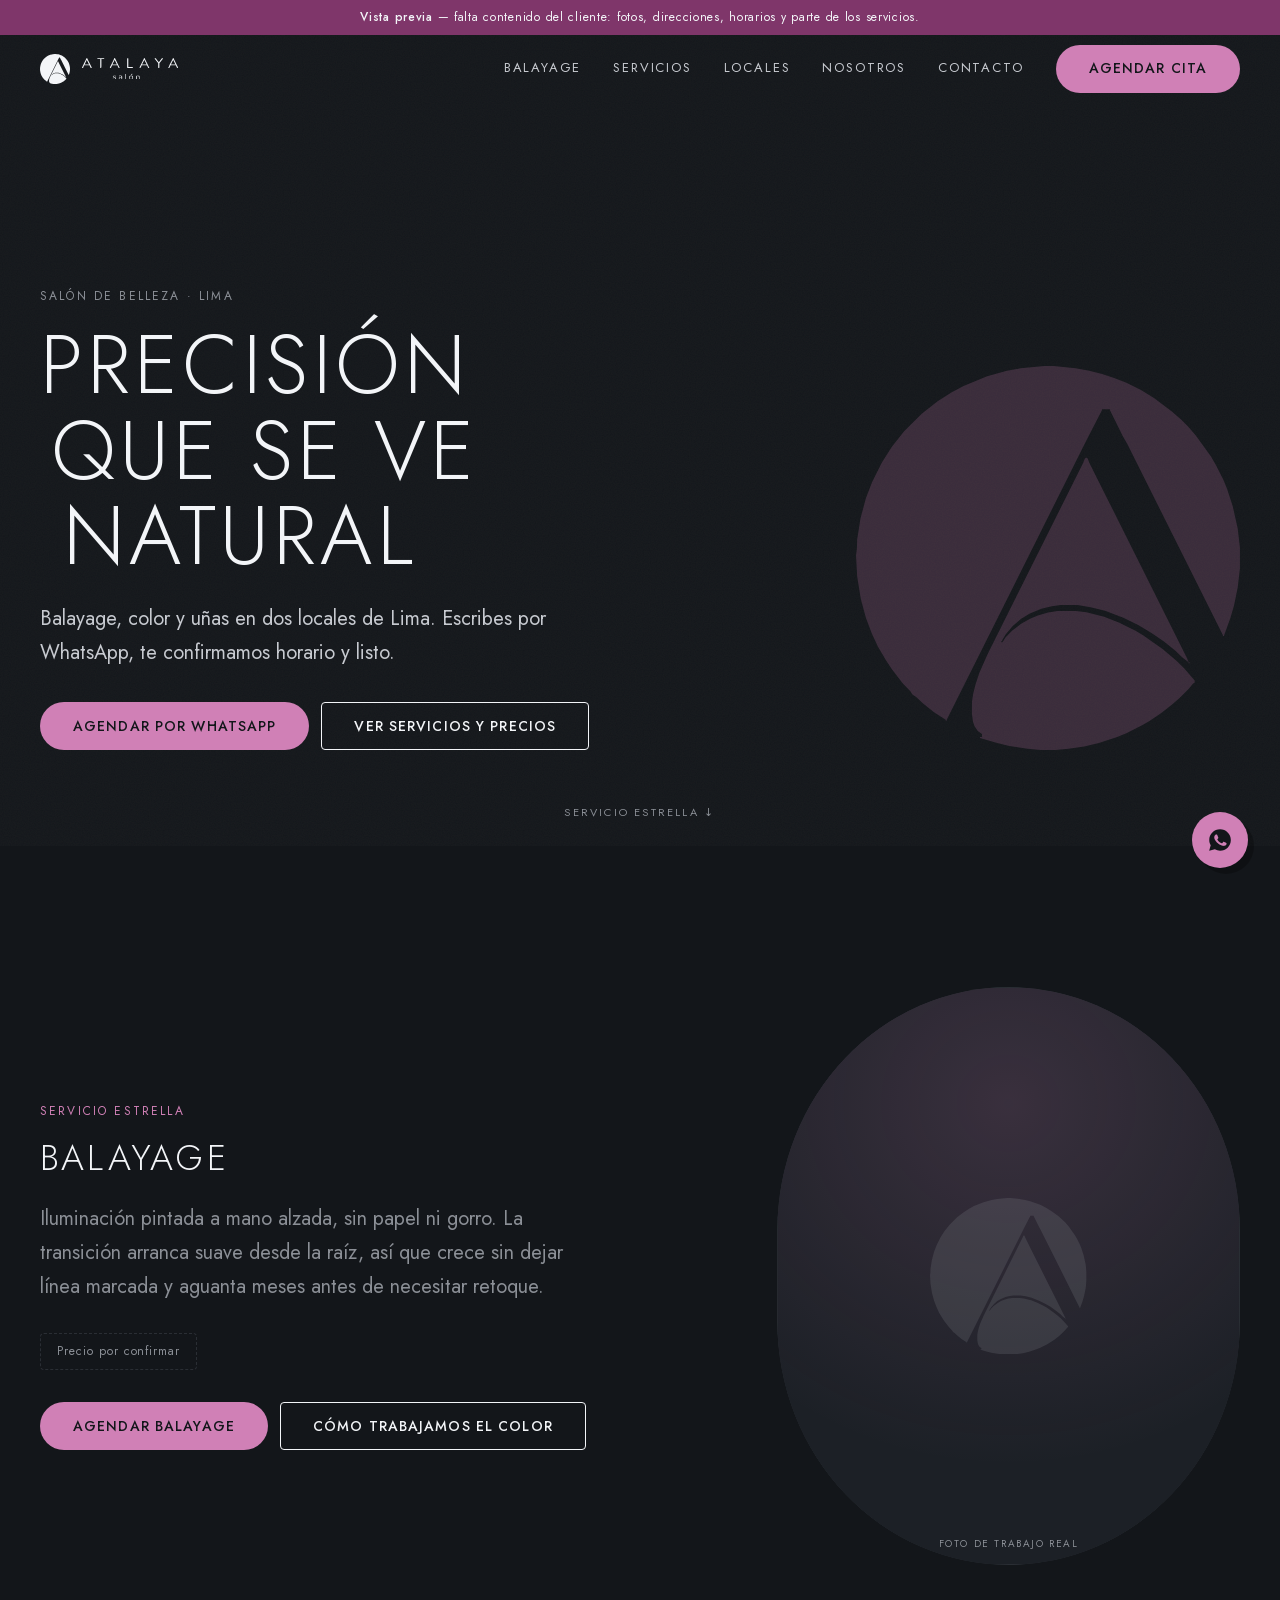
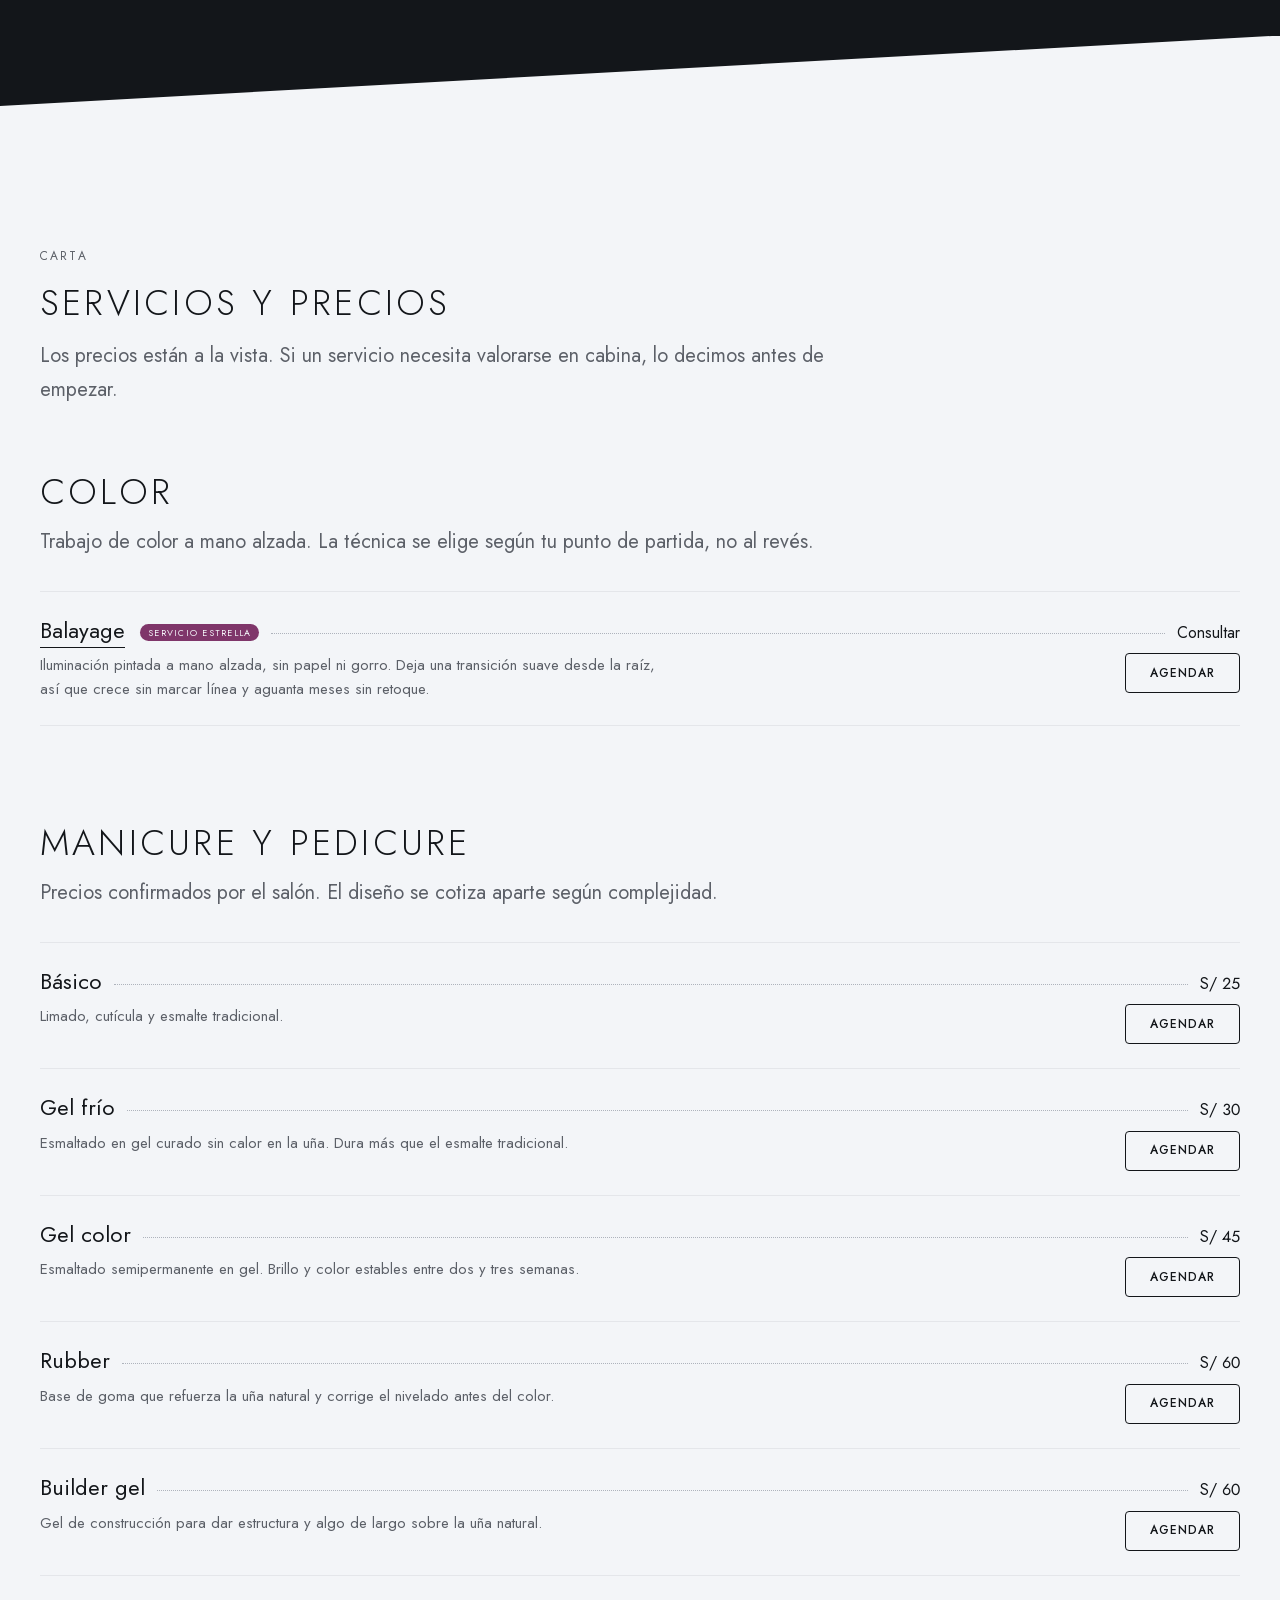
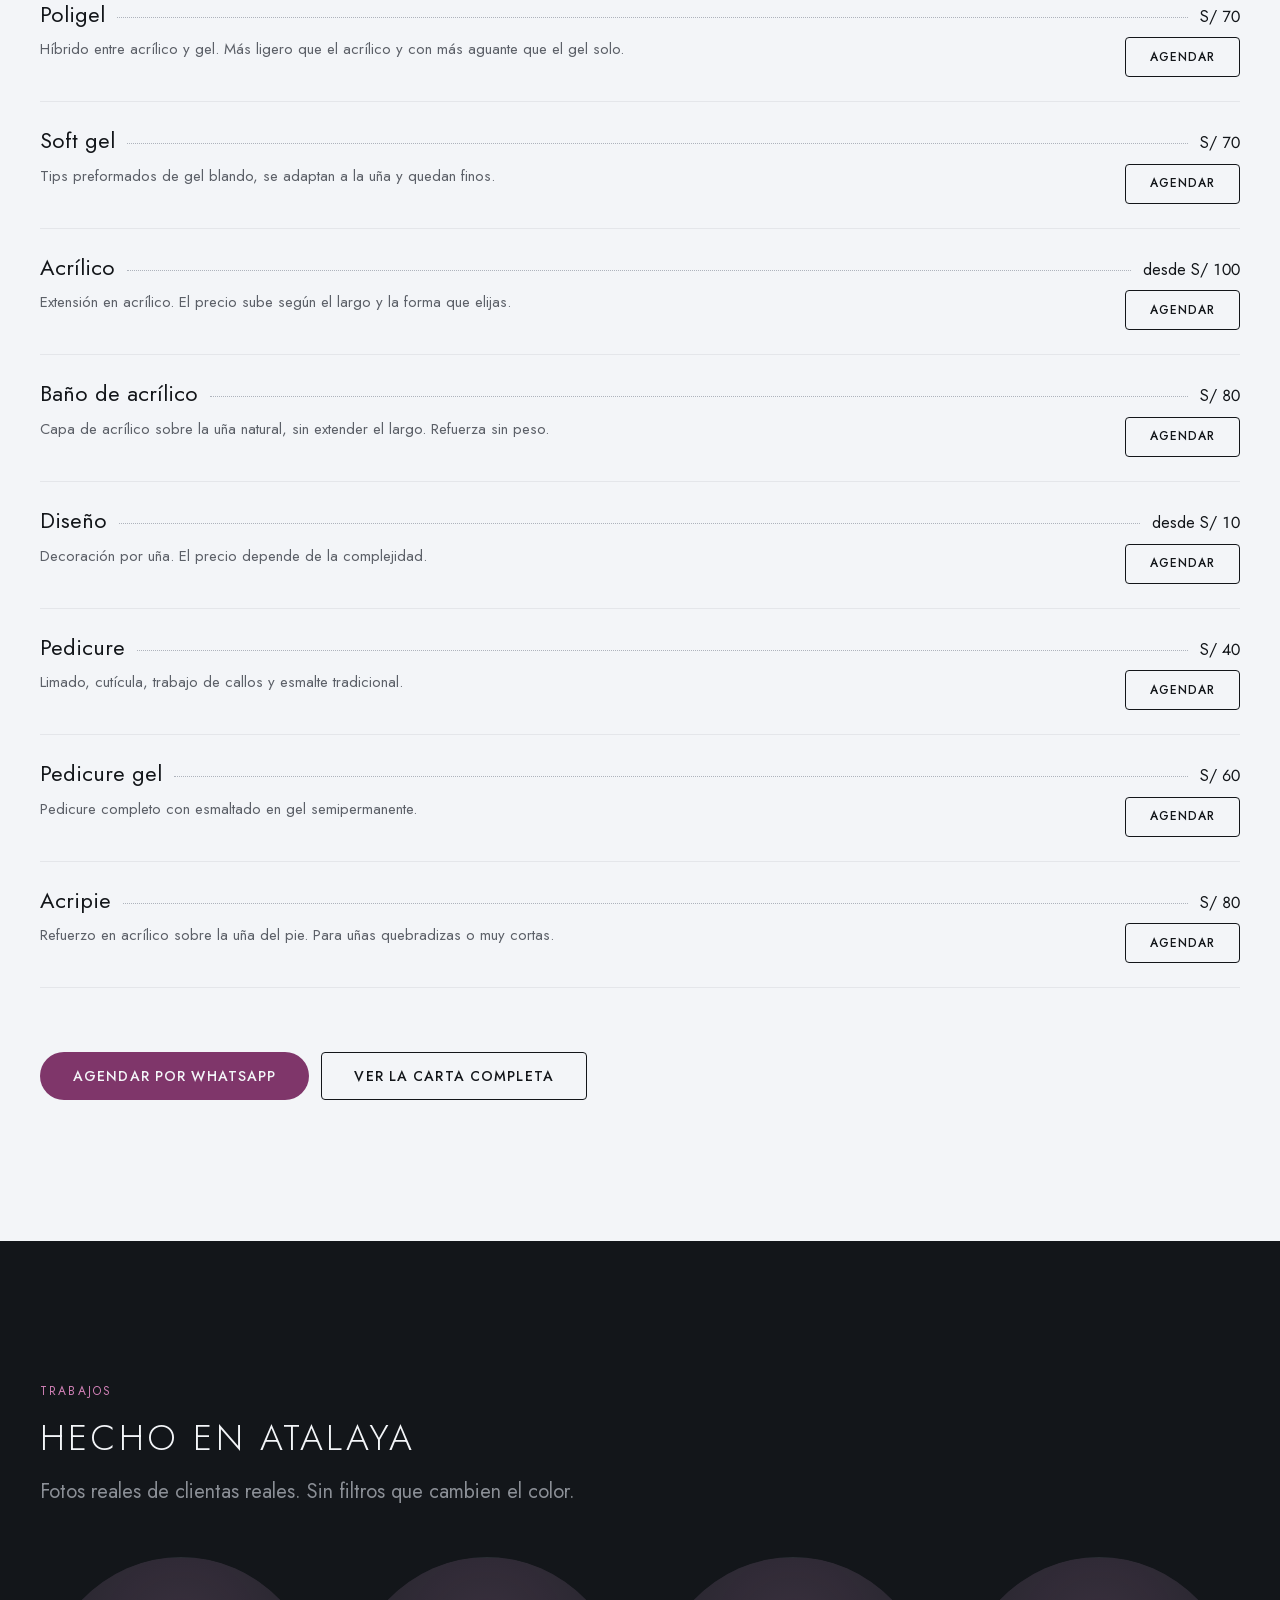
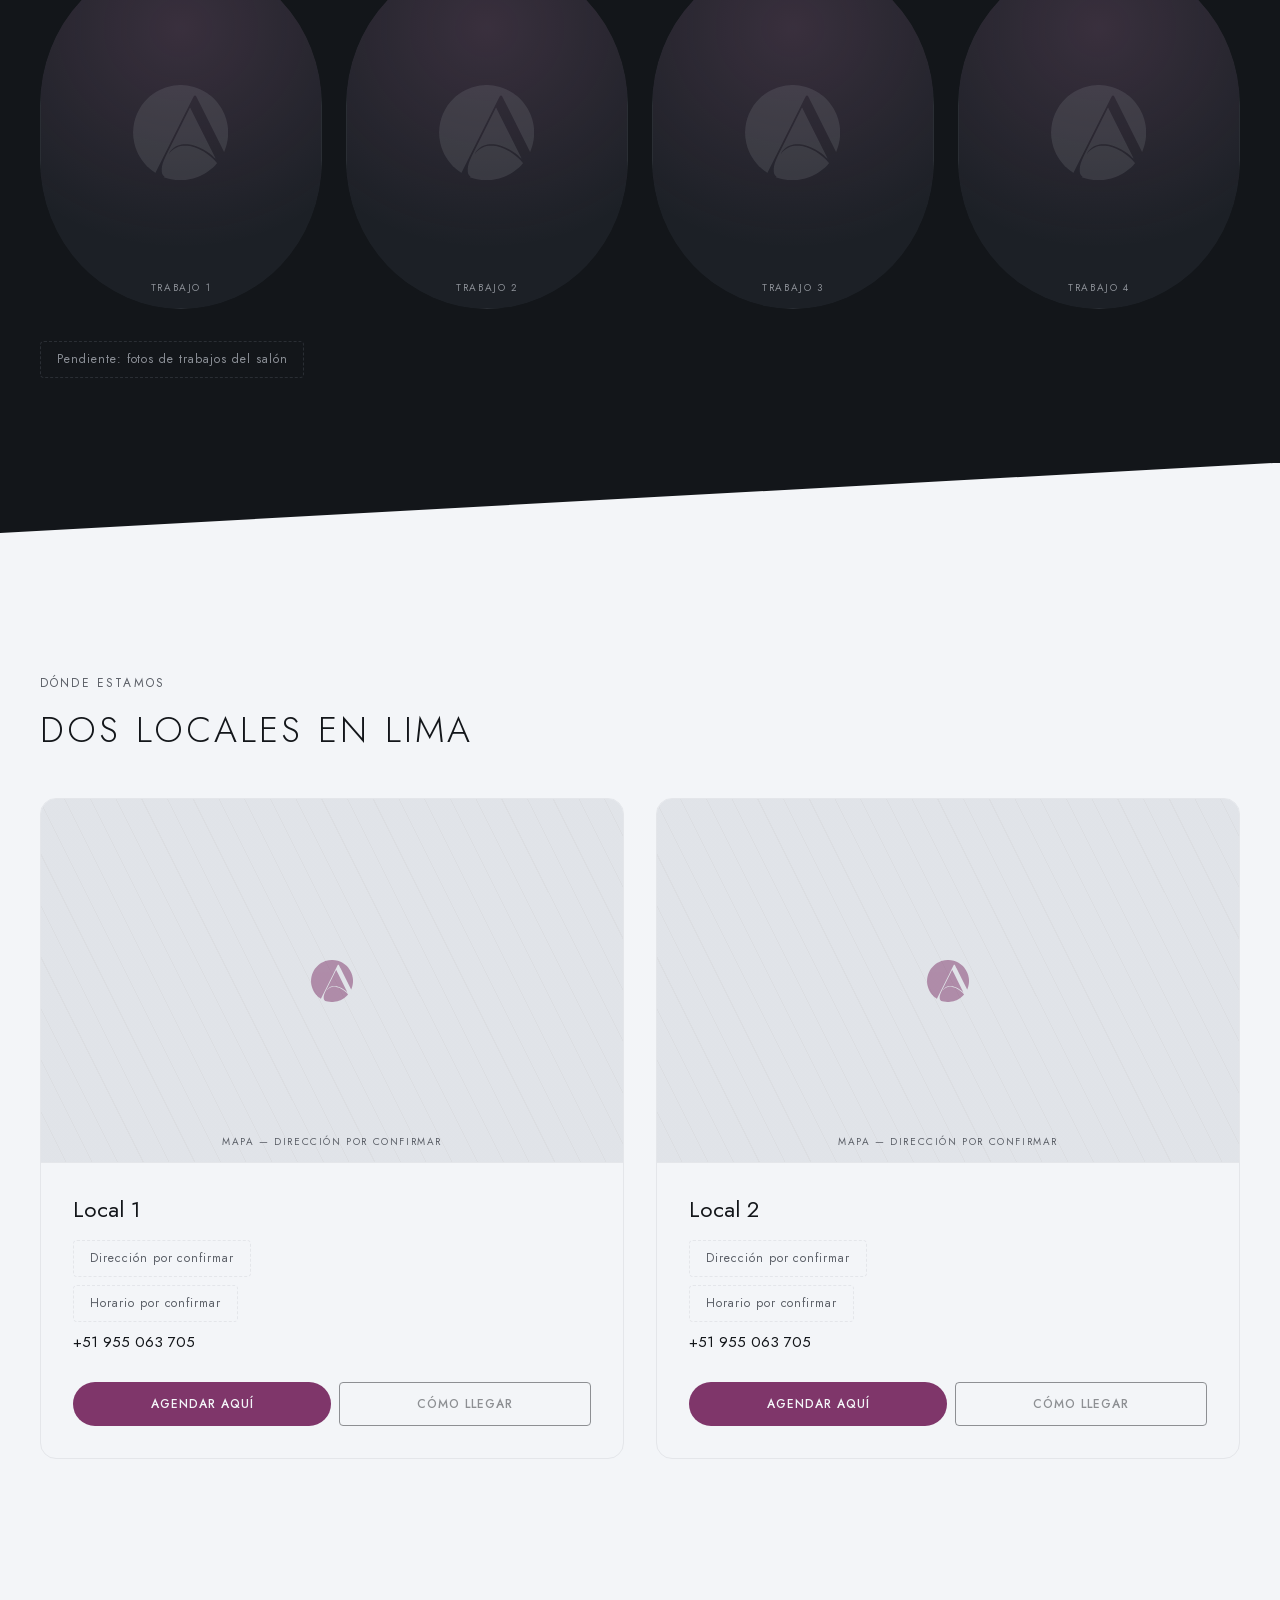
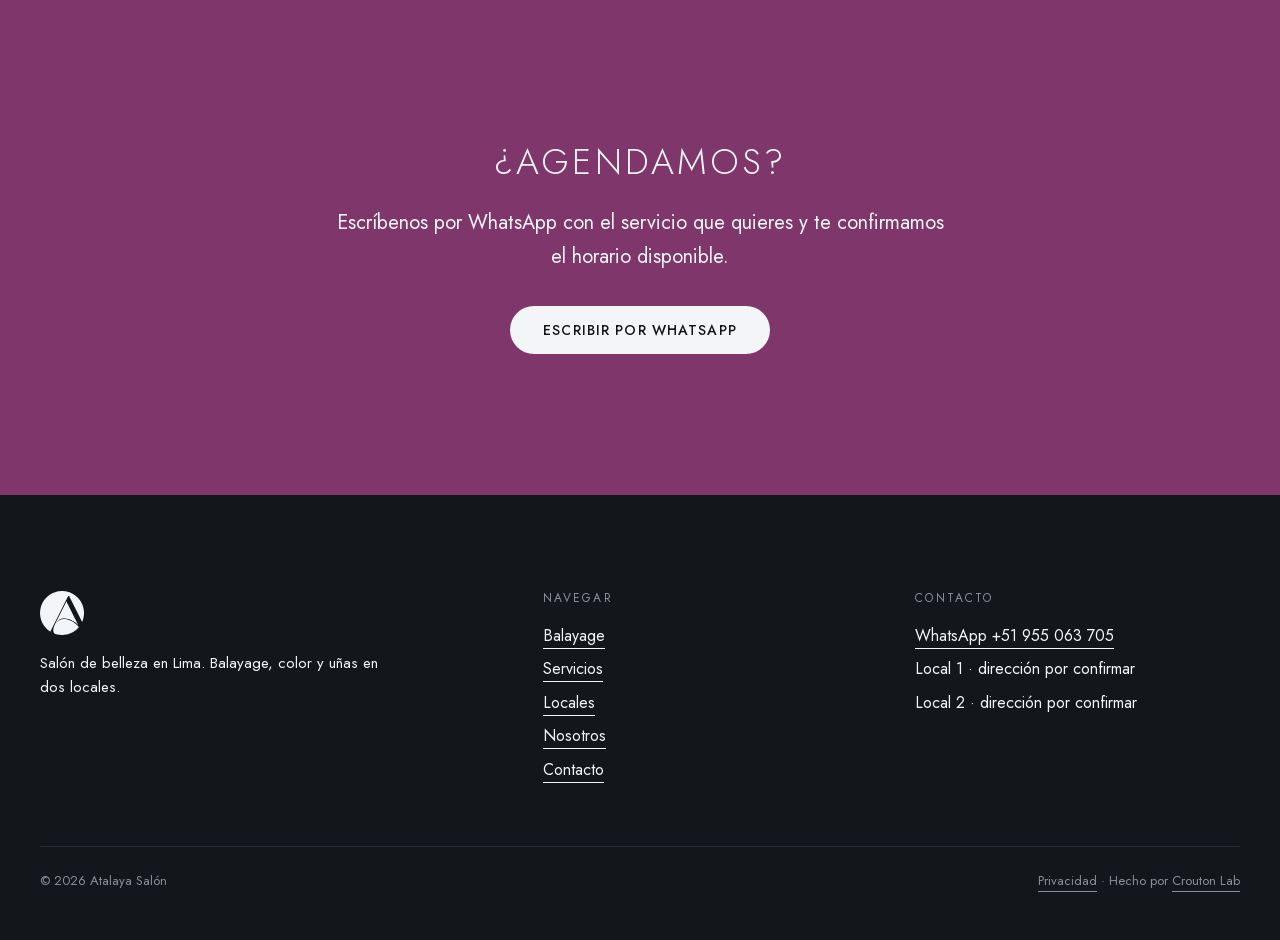
==== index.html @ b9b5d236 "Web Atalaya: estructura, sistema de diseño y motor de WhatsApp Sitio completo del Salón de Belleza A" ====
<!doctype html>
<html lang="es-PE">
<head>
<meta charset="utf-8">
<!-- PREVIEW: quitar esta línea al publicar en el dominio definitivo -->
<meta name="robots" content="noindex, nofollow">
<meta name="viewport" content="width=device-width, initial-scale=1">
<title>Atalaya Salón — Balayage, color y uñas en Lima</title>
<meta name="description" content="Salón de belleza en Lima con dos locales. Balayage a mano alzada, color y uñas. Agenda tu cita por WhatsApp.">
<meta property="og:type" content="website">
<meta property="og:title" content="Atalaya Salón — Balayage, color y uñas en Lima">
<meta property="og:description" content="Salón de belleza en Lima con dos locales. Agenda tu cita por WhatsApp.">
<meta property="og:locale" content="es_PE">
<link rel="icon" href="assets/marca/favicon.svg" type="image/svg+xml">
<script>document.documentElement.className+=' js';</script>
<link rel="preload" href="assets/fuentes/jost-latin.woff2" as="font" type="font/woff2" crossorigin>
<link rel="stylesheet" href="atalaya-system.css">
<link rel="stylesheet" href="atalaya-pagina.css">
<script type="application/ld+json">
{
  "@context": "https://schema.org",
  "@type": "HairSalon",
  "name": "Atalaya Salón",
  "description": "Salón de belleza en Lima. Balayage, color y uñas.",
  "address": { "@type": "PostalAddress", "addressLocality": "Lima", "addressCountry": "PE" },
  "telephone": "+51955063705",
  "areaServed": "Lima, Perú",
  "currenciesAccepted": "PEN"
}
</script>
</head>
<body>
<svg class="sprite" aria-hidden="true" style="position:absolute;width:0;height:0;overflow:hidden"><symbol fill="currentColor" id="a-simbolo" viewBox="0 0 512.0 512.0" fill-rule="evenodd"><path d="M511.89,270.00 508.94,295.27 503.94,319.83 499.07,336.46 490.50,360.15 489.15,360.15 489.15,358.80 361.94,104.37 355.66,93.18 338.65,59.13 338.65,57.78 327.90,57.78 327.90,59.13 307.29,98.99 120.94,471.69 120.94,473.03 119.60,473.03 119.60,471.69 104.04,461.71 89.10,449.78 80.22,441.19 75.25,438.09 72.76,433.86 62.22,422.90 47.60,403.92 39.54,391.83 29.15,374.00 21.11,356.50 13.29,336.11 6.45,310.69 1.56,280.65 0.04,252.68 1.24,243.13 1.56,231.35 5.95,203.49 13.29,175.89 21.53,154.57 34.52,128.59 47.60,108.08 64.20,87.05 87.69,63.50 108.86,47.04 127.73,35.00 143.44,26.52 174.90,13.64 201.31,6.45 219.42,3.06 251.40,0.11 263.35,0.04 292.74,2.90 310.95,6.19 328.06,10.59 344.18,15.96 360.53,22.46 379.38,31.83 397.76,43.01 421.55,60.88 433.71,71.57 442.42,80.33 453.06,92.53 473.29,120.69 480.17,132.62 489.61,151.40 494.69,163.79 502.31,187.07 508.94,216.73 511.89,242.00Z M331.03,168.87 441.23,389.26 443.46,395.09 444.81,395.09 444.81,396.43 443.46,396.43 443.46,395.09 434.47,387.96 425.59,379.37 410.64,367.44 394.00,355.86 376.27,345.36 356.50,335.57 332.10,326.38 312.78,321.51 295.43,318.70 272.84,318.53 261.07,320.20 247.09,323.69 231.83,329.93 220.21,337.12 209.30,346.38 199.46,358.03 194.88,365.54 194.86,366.87 193.51,366.87 193.51,368.21 194.86,368.21 196.20,366.87 199.30,361.90 207.99,353.13 220.19,343.83 232.13,336.95 242.52,332.56 256.15,328.71 268.87,326.66 292.91,326.59 307.16,328.48 330.74,334.45 351.13,342.29 372.66,353.01 382.72,359.07 408.72,377.42 427.64,393.44 437.75,403.49 451.53,419.28 451.53,421.96 449.19,423.66 443.12,431.03 431.03,443.12 420.21,452.46 406.61,463.05 391.31,473.29 382.07,478.82 360.53,489.54 348.21,494.69 323.86,502.59 304.27,507.18 283.33,510.44 266.04,511.96 245.96,511.96 228.67,510.44 204.37,506.52 187.07,502.31 165.29,495.87 165.29,494.53 167.98,494.53 167.98,490.50 162.33,486.74 158.12,480.20 156.00,474.25 154.55,463.61 154.65,447.60 156.25,437.11 159.44,424.18 164.52,409.09 175.59,383.88 302.81,129.46 305.05,123.63 306.39,122.29 307.74,122.29 309.08,123.63 310.88,128.56Z"/></symbol><symbol fill="currentColor" id="a-wordmark" viewBox="0 0 1000.0 224.7" fill-rule="evenodd"><path d="M933.72,53.31 930.52,60.42 927.84,63.92 927.84,68.04 973.20,68.04 973.20,63.92 968.38,56.36 952.61,24.71 952.58,22.68 950.52,22.68 950.52,20.62 948.45,20.62 948.45,22.68Z M982.81,87.29 979.38,78.35 977.75,77.92 977.32,76.29 921.65,76.29 921.65,78.35 912.76,96.26 911.34,101.03 909.81,101.56 909.28,103.09 901.03,103.09 901.03,101.03 898.97,101.03 898.97,98.97 905.85,87.29 912.71,71.47 944.97,6.83 946.39,2.06 947.93,1.53 948.45,0.00 952.58,0.00 953.11,1.53 954.64,2.06 956.06,6.83 972.50,41.93 995.88,88.66 1000.00,94.85 1000.00,101.03 997.94,101.03 997.94,103.09 991.75,103.09 989.69,101.03Z M562.89,222.68 562.95,198.00 564.95,187.63 572.19,184.56 577.48,183.67 587.28,183.85 595.88,185.57 596.42,187.08 597.94,187.63 599.65,196.22 600.00,222.68 593.81,222.68 593.47,200.35 589.69,189.69 581.43,187.98 571.13,189.69 571.13,222.68Z M334.02,76.29 313.40,76.29 312.97,77.92 311.34,78.35 307.91,87.29 301.03,101.03 298.97,103.09 292.78,103.09 292.78,101.03 290.72,101.03 290.72,94.85 294.85,88.66 328.53,21.31 336.08,2.06 337.62,1.53 338.14,0.00 342.27,0.00 344.33,2.06 386.94,91.41 391.75,98.97 391.75,101.03 389.69,101.03 389.69,103.09 381.44,103.09 380.92,101.56 379.38,101.03 377.96,96.26 369.07,78.35 369.07,76.29Z M665.29,52.24 651.55,22.68 651.55,20.62 649.48,20.62 649.48,22.68 647.42,22.68 647.39,24.71 643.99,31.62 630.93,57.73 626.80,63.92 626.80,68.04 672.16,68.04 672.16,63.92Z M327.84,68.04 362.89,68.04 362.89,63.92 358.07,56.36 342.27,22.68 342.27,20.62 340.21,20.62 340.21,22.68 338.14,22.68 338.11,24.71 334.71,31.62 321.65,57.73 317.53,63.92 317.53,68.04Z M97.63,92.06 101.03,96.91 101.03,101.03 98.97,101.03 98.97,103.09 90.72,103.09 90.19,101.56 88.66,101.03 87.24,96.26 78.35,78.35 78.35,76.29 22.68,76.29 22.25,77.92 20.62,78.35 12.37,101.03 10.84,101.56 10.31,103.09 2.06,103.09 2.06,101.03 0.00,101.03 0.00,96.91 2.69,93.41 15.13,68.73 21.99,52.92 47.42,2.06 47.42,0.00 53.61,0.00 53.61,2.06Z M396.45,188.24 387.63,189.69 387.63,191.75 385.57,191.75 385.57,185.57 398.00,183.57 405.84,183.85 414.43,185.57 414.98,187.08 416.49,187.63 418.21,196.22 418.56,204.12 418.18,214.05 416.49,220.62 408.94,223.37 401.96,224.51 394.75,223.80 385.57,220.62 383.87,212.37 385.57,204.12 396.47,200.59 410.31,200.00 410.31,193.81 408.25,189.69 401.75,188.07Z M394.36,218.01 410.31,218.56 410.31,204.12 394.19,206.56 391.75,206.19 391.75,208.25 389.69,208.25 389.69,216.49 391.75,216.49 391.75,218.56Z M655.67,76.29 622.68,76.29 622.25,77.92 620.62,78.35 619.20,83.12 610.31,101.03 606.19,103.09 600.00,103.09 600.00,98.97 602.77,91.43 627.50,41.93 643.94,6.83 645.36,2.06 646.89,1.53 647.42,0.00 651.55,0.00 652.07,1.53 653.61,2.06 655.03,6.83 681.11,59.10 687.97,74.92 698.34,95.47 701.03,98.97 701.03,101.03 698.97,101.03 698.97,103.09 692.78,103.09 688.66,101.03 678.35,78.35 669.92,76.47Z M43.30,68.04 74.23,68.04 74.23,65.98 72.16,65.98 72.13,63.95 51.55,22.68 51.55,20.62 49.48,20.62 49.48,22.68 47.42,22.68 47.39,24.71 28.90,63.95 28.87,65.98 26.80,65.98 26.80,68.04Z M189.69,55.67 189.69,10.31 160.82,10.31 160.82,8.25 158.76,8.25 158.76,4.12 160.82,4.12 160.82,2.06 230.93,2.06 230.93,10.31 202.06,10.31 202.05,88.64 200.00,101.03 197.94,103.09 191.75,103.09 191.75,101.03 189.69,101.03Z M492.96,214.25 491.36,209.67 490.90,202.21 494.85,187.63 503.84,184.25 511.34,183.54 518.85,184.25 527.84,187.63 531.32,198.58 531.78,206.04 529.72,214.25 525.08,219.93 516.59,223.80 507.79,224.13 498.79,220.80Z M344.33,218.56 344.33,216.49 346.39,216.49 346.39,210.31 344.33,208.25 327.70,202.19 321.65,195.88 321.65,191.75 325.38,187.23 329.11,184.78 334.20,183.69 343.95,183.88 350.52,185.57 352.58,187.63 352.58,189.69 350.52,189.69 350.52,191.75 348.45,191.75 344.79,189.23 340.02,188.14 329.90,189.69 329.37,191.22 327.84,191.75 327.84,195.88 329.37,196.40 329.90,197.94 350.52,204.12 350.99,205.71 352.58,206.19 353.52,212.77 354.64,214.43 353.17,215.39 350.52,220.62 341.62,224.10 334.33,224.40 323.71,222.68 323.71,220.62 321.65,220.62 321.65,214.43 323.71,214.43 323.71,216.49 330.51,217.95Z M482.47,59.79 482.47,92.78 527.84,92.78 527.84,94.85 529.90,94.85 529.90,101.03 527.84,101.03 527.84,103.09 472.16,103.09 472.16,101.03 470.10,101.03 470.10,4.12 472.16,4.12 472.16,2.06 480.41,2.06 480.41,4.12 482.47,4.12Z M761.40,11.79 756.70,6.19 756.70,2.06 769.07,2.06 769.52,3.68 771.13,4.12 773.81,9.70 793.52,35.35 798.47,40.71 800.00,41.24 800.00,43.30 802.06,43.30 803.86,38.91 830.89,4.09 830.93,2.06 843.30,2.06 843.30,8.25 838.89,12.09 814.14,43.00 807.46,52.82 806.25,59.86 806.19,101.03 804.12,101.03 804.12,103.09 795.88,103.09 795.88,101.03 793.81,101.03 793.75,59.86 792.54,52.82Z M457.73,171.13 457.73,222.68 451.55,222.68 451.55,167.01 457.73,167.01Z M519.59,164.95 523.71,164.95 523.71,171.13 515.46,177.32 509.28,177.32 509.28,175.26 511.34,175.26Z M502.68,191.34 501.03,191.75 497.62,200.58 498.97,214.43 500.55,214.91 501.03,216.49 509.56,218.14 521.65,216.49 522.13,214.91 523.71,214.43 525.28,203.96 524.70,198.98 521.65,191.75 511.34,188.32 506.71,189.21Z"/></symbol></svg>

<a class="saltar" href="#principal">Saltar al contenido</a>

<div class="tope">
<div class="aviso">
  <strong>Vista previa</strong> — falta contenido del cliente: fotos, direcciones, horarios y parte de los servicios.
</div>

<header class="nav">
  <div class="env">
    <a class="nav-marca" href="index.html" aria-label="Atalaya, inicio">
      <svg viewBox="0 0 512 512" aria-hidden="true"><use href="#a-simbolo"/></svg>
      <svg class="wm" viewBox="0 0 1000 224.7" aria-hidden="true"><use href="#a-wordmark"/></svg>
    </a>
    <nav class="nav-enlaces" aria-label="Principal">
      <a href="balayage.html">Balayage</a>
      <a href="servicios.html">Servicios</a>
      <a href="locales.html">Locales</a>
      <a href="nosotros.html">Nosotros</a>
      <a href="contacto.html">Contacto</a>
    </nav>
    <div class="nav-cta">
      <a class="btn btn-accion" data-wa href="https://wa.me/51955063705?text=Hola%2C%20quiero%20agendar%20una%20cita%20en%20Atalaya.%20%C2%BFQu%C3%A9%20horarios%20tienen%20disponibles%3F" target="_blank" rel="noopener">Agendar cita</a>
      <button class="menu-btn" aria-expanded="false" aria-controls="menu" aria-label="Abrir menú"><span></span></button>
    </div>
  </div>
</header>
</div>

<nav class="menu" id="menu" aria-label="Menú móvil">
  <a href="balayage.html">Balayage</a>
  <a href="servicios.html">Servicios</a>
  <a href="locales.html">Locales</a>
  <a href="nosotros.html">Nosotros</a>
  <a href="contacto.html">Contacto</a>
</nav>

<ul class="indice" aria-label="Índice de secciones"></ul>

<main id="principal">

  <!-- 1 · HERO -->
  <section class="hero s-tinta grano halo" id="inicio" data-seccion="Inicio">
    <div class="env">
      <div class="hero-rejilla">
        <div>
          <p class="etiqueta sec">Salón de belleza · Lima</p>
          <h1 class="display">
            <span class="l1">Precisión</span><br>
            <span class="l2">que se ve</span><br>
            <span class="l3">natural</span>
          </h1>
          <p class="lead hero-lead ter">
            Balayage, color y uñas en dos locales de Lima. Escribes por WhatsApp,
            te confirmamos horario y listo.
          </p>
          <div class="btn-grupo">
            <a class="btn btn-accion" data-wa href="https://wa.me/51955063705?text=Hola%2C%20quiero%20agendar%20una%20cita%20en%20Atalaya.%20%C2%BFQu%C3%A9%20horarios%20tienen%20disponibles%3F" target="_blank" rel="noopener">Agendar por WhatsApp</a>
            <a class="btn btn-linea" href="servicios.html">Ver servicios y precios</a>
          </div>
        </div>
        <svg class="hero-simbolo" viewBox="0 0 512 512" aria-hidden="true"><use href="#a-simbolo"/></svg>
      </div>
    </div>
    <div class="hero-asomo"><span>Servicio estrella ↓</span></div>
  </section>

  <!-- 2 · BALAYAGE -->
  <section class="seccion s-tinta" id="balayage" data-seccion="Balayage"
           data-cta-servicio="balayage" data-cta-texto="Agendar balayage">
    <div class="env">
      <div class="bloque">
        <div class="b-txt rev">
          <p class="etiqueta acento">Servicio estrella</p>
          <h2>Balayage</h2>
          <p class="lead sec">
            Iluminación pintada a mano alzada, sin papel ni gorro. La transición
            arranca suave desde la raíz, así que crece sin dejar línea marcada y
            aguanta meses antes de necesitar retoque.
          </p>
          <p class="precio-grande num">
            <span class="pendiente">Precio por confirmar</span>
          </p>
          <div class="btn-grupo">
            <a class="btn btn-accion" data-wa data-wa-servicio="balayage" href="https://wa.me/51955063705?text=Hola%2C%20quiero%20agendar%20una%20cita%20de%20Balayage%20en%20Atalaya.%20%C2%BFQu%C3%A9%20horarios%20tienen%20disponibles%3F" target="_blank" rel="noopener">Agendar balayage</a>
            <a class="btn btn-linea" href="balayage.html">Cómo trabajamos el color</a>
          </div>
        </div>
        <div class="b-img rev rev-d1">
          <div class="lente lente-rev">
            <div class="cont ph" data-ph="Foto de trabajo real" style="width:100%;height:100%">
              <svg viewBox="0 0 512 512" aria-hidden="true"><use href="#a-simbolo"/></svg>
            </div>
          </div>
        </div>
      </div>
    </div>
  </section>

  <!-- 3 · CARTA -->
  <section class="seccion s-hueso corte-sup" id="servicios" data-seccion="Servicios"
           data-cta-texto="Agendar cita">
    <div class="env">
      <header class="rev" style="margin-bottom:var(--e8)">
        <p class="etiqueta sec">Carta</p>
        <h2>Servicios y precios</h2>
        <p class="lead sec" style="margin-top:var(--e4)">
          Los precios están a la vista. Si un servicio necesita valorarse en
          cabina, lo decimos antes de empezar.
        </p>
      </header>
      <div data-carta="todas"></div>
      <div class="btn-grupo rev" style="margin-top:var(--e8)">
        <a class="btn btn-accion-cl" data-wa href="https://wa.me/51955063705?text=Hola%2C%20quiero%20agendar%20una%20cita%20en%20Atalaya.%20%C2%BFQu%C3%A9%20horarios%20tienen%20disponibles%3F" target="_blank" rel="noopener">Agendar por WhatsApp</a>
        <a class="btn btn-linea" href="servicios.html">Ver la carta completa</a>
      </div>
    </div>
  </section>

  <!-- 4 · TRABAJOS -->
  <section class="seccion s-tinta" id="trabajos" data-seccion="Trabajos">
    <div class="env">
      <header class="rev" style="margin-bottom:var(--e7)">
        <p class="etiqueta acento">Trabajos</p>
        <h2>Hecho en Atalaya</h2>
        <p class="lead sec" style="margin-top:var(--e4)">
          Fotos reales de clientas reales. Sin filtros que cambien el color.
        </p>
      </header>
      <div class="galeria">
        <div class="lente-rev rev"><div class="cont ph" data-ph="Trabajo 1" style="aspect-ratio:4/5"><svg viewBox="0 0 512 512" aria-hidden="true"><use href="#a-simbolo"/></svg></div></div>
        <div class="lente-rev rev rev-d1"><div class="cont ph" data-ph="Trabajo 2" style="aspect-ratio:4/5"><svg viewBox="0 0 512 512" aria-hidden="true"><use href="#a-simbolo"/></svg></div></div>
        <div class="lente-rev rev rev-d2"><div class="cont ph" data-ph="Trabajo 3" style="aspect-ratio:4/5"><svg viewBox="0 0 512 512" aria-hidden="true"><use href="#a-simbolo"/></svg></div></div>
        <div class="lente-rev rev rev-d3"><div class="cont ph" data-ph="Trabajo 4" style="aspect-ratio:4/5"><svg viewBox="0 0 512 512" aria-hidden="true"><use href="#a-simbolo"/></svg></div></div>
      </div>
      <p class="sec rev" style="margin-top:var(--e6);font-size:0.875rem">
        <span class="pendiente">Pendiente: fotos de trabajos del salón</span>
      </p>
    </div>
  </section>

  <!-- 5 · LOCALES -->
  <section class="seccion s-hueso corte-sup" id="locales" data-seccion="Locales">
    <div class="env">
      <header class="rev" style="margin-bottom:var(--e7)">
        <p class="etiqueta sec">Dónde estamos</p>
        <h2>Dos locales en Lima</h2>
      </header>
      <div class="locales" data-locales></div>
    </div>
  </section>

  <!-- 6 · CIERRE -->
  <section class="seccion s-rosaosc cierre" id="cita" data-seccion="Cita">
    <div class="env">
      <h2 class="rev">¿Agendamos?</h2>
      <p class="lead rev rev-d1" style="max-width:52ch">
        Escríbenos por WhatsApp con el servicio que quieres y te confirmamos el
        horario disponible.
      </p>
      <div class="btn-grupo rev rev-d2">
        <a class="btn btn-accion" data-wa href="https://wa.me/51955063705?text=Hola%2C%20quiero%20agendar%20una%20cita%20en%20Atalaya.%20%C2%BFQu%C3%A9%20horarios%20tienen%20disponibles%3F" target="_blank" rel="noopener">Escribir por WhatsApp</a>
      </div>
    </div>
  </section>

</main>

<footer class="pie">
  <div class="env">
    <div class="pie-rejilla">
      <div>
        <svg style="width:44px;margin-bottom:var(--e4)" viewBox="0 0 512 512" aria-hidden="true"><use href="#a-simbolo"/></svg>
        <p class="sec" style="font-size:0.9375rem;max-width:34ch">
          Salón de belleza en Lima. Balayage, color y uñas en dos locales.
        </p>
      </div>
      <div>
        <h3>Navegar</h3>
        <ul>
          <li><a class="enlace" href="balayage.html">Balayage</a></li>
          <li><a class="enlace" href="servicios.html">Servicios</a></li>
          <li><a class="enlace" href="locales.html">Locales</a></li>
          <li><a class="enlace" href="nosotros.html">Nosotros</a></li>
          <li><a class="enlace" href="contacto.html">Contacto</a></li>
        </ul>
      </div>
      <div>
        <h3>Contacto</h3>
        <ul>
          <li><a class="enlace" data-wa href="https://wa.me/51955063705?text=Hola%2C%20quiero%20agendar%20una%20cita%20en%20Atalaya.%20%C2%BFQu%C3%A9%20horarios%20tienen%20disponibles%3F" target="_blank" rel="noopener">WhatsApp +51 955 063 705</a></li>
          <li class="sec">Local 1 · dirección por confirmar</li>
          <li class="sec">Local 2 · dirección por confirmar</li>
        </ul>
      </div>
    </div>
    <div class="pie-legal">
      <span>© 2026 Atalaya Salón</span>
      <span><a class="enlace" href="privacidad.html">Privacidad</a> · Hecho por <a class="enlace" href="https://croutonlab.com" target="_blank" rel="noopener">Crouton Lab</a></span>
    </div>
  </div>
</footer>

<div class="barra">
  <a class="btn btn-accion" data-cta-contextual data-wa href="https://wa.me/51955063705?text=Hola%2C%20quiero%20agendar%20una%20cita%20en%20Atalaya.%20%C2%BFQu%C3%A9%20horarios%20tienen%20disponibles%3F" target="_blank" rel="noopener">Agendar cita</a>
</div>

<a class="disco-wa" data-wa href="https://wa.me/51955063705?text=Hola%2C%20quiero%20agendar%20una%20cita%20en%20Atalaya.%20%C2%BFQu%C3%A9%20horarios%20tienen%20disponibles%3F" target="_blank" rel="noopener" aria-label="Agendar por WhatsApp">
  <svg width="26" height="26" viewBox="0 0 24 24" fill="currentColor" aria-hidden="true">
    <path d="M12.04 2c-5.5 0-9.96 4.46-9.96 9.96 0 1.76.46 3.45 1.34 4.95L2 22l5.23-1.37a9.9 9.9 0 0 0 4.81 1.23h.01c5.5 0 9.96-4.46 9.96-9.96S17.54 2 12.04 2zm5.83 14.06c-.24.68-1.42 1.31-1.96 1.36-.5.05-.99.24-3.35-.7-2.82-1.11-4.6-3.99-4.74-4.18-.14-.19-1.13-1.5-1.13-2.86s.71-2.03.97-2.31c.25-.28.55-.35.73-.35.18 0 .37 0 .53.01.17.01.4-.06.63.48.24.57.8 1.97.87 2.11.07.14.12.31.02.5-.09.19-.14.31-.28.47-.14.17-.3.37-.42.5-.14.14-.29.29-.12.57.16.28.73 1.2 1.56 1.95 1.07.95 1.98 1.25 2.26 1.39.28.14.44.12.6-.07.17-.19.7-.81.88-1.09.19-.28.37-.23.63-.14.25.09 1.65.78 1.93.92.28.14.47.21.54.33.07.11.07.65-.17 1.33z"/>
  </svg>
</a>

<script type="module" src="js/app.js"></script>
</body>
</html>
---- atalaya-system.css ----
/* ==========================================================================
   ATALAYA — sistema base
   Tokens, tipografía, nav, botones, footer, movimiento.
   Ver ROADMAP.md §5. La ley del espejo (§5.2) está implementada por superficie:
   nunca uses un color de tinta fuera de su superficie.
   ========================================================================== */

/* --- Jost: variable, pesos 300–500, subconjunto latín (incluye acentos ES) -- */
@font-face {
  font-family: 'Jost';
  font-style: normal;
  font-weight: 300 500;
  font-display: swap;
  src: url('assets/fuentes/jost-latin.woff2') format('woff2');
  unicode-range: U+0000-00FF, U+0131, U+0152-0153, U+02BB-02BC, U+02C6, U+02DA,
                 U+02DC, U+0304, U+0308, U+0329, U+2000-206F, U+20AC, U+2122,
                 U+2191, U+2193, U+2212, U+2215, U+FEFF, U+FFFD;
}

:root {
  /* Superficies e tintas */
  --tinta:      #13161A;
  --hueso:      #F3F5F8;
  --rosa:       #D080B6;
  --rosa-osc:   #7F366A;

  /* Grises: cada uno pertenece a UNA superficie */
  --gris-t:     #8B8F96;   /* 5.59:1 sobre tinta  */
  --gris-alto-t:#C7CAD0;   /* 11.05:1 sobre tinta */
  --gris-h:     #5C6068;   /* 5.78:1 sobre hueso  */
  --borde-h:    #E4E6EA;
  --borde-t:    #2A2E34;

  /* Geometría del logo: vértice de pendiente 1:2 = 26.57° */
  --vertice: 26.57deg;

  /* Radios */
  --r-sm: 2px;  --r-md: 4px;  --r-lg: 16px;  --r-full: 999px;

  /* Ritmo */
  --e1:4px;  --e2:8px;   --e3:12px;  --e4:16px;  --e5:24px;  --e6:32px;
  --e7:48px; --e8:64px;  --e9:96px;  --e10:128px; --e11:192px;

  /* Movimiento */
  --t-rapido:160ms; --t-medio:320ms; --t-lento:640ms;
  --ease:      cubic-bezier(0.22, 1, 0.36, 1);
  --ease-filo: cubic-bezier(0.65, 0, 0.35, 1);

  /* Contenedor */
  --ancho-max: 1320px;
  --canal: 24px;
  --nav-h: 68px;
}

@media (min-width: 768px) { :root { --canal: 40px; } }

/* --- Reset ---------------------------------------------------------------- */
*, *::before, *::after { box-sizing: border-box; }
html {
  -webkit-text-size-adjust: 100%;
  scroll-behavior: smooth;
  /* clip, no hidden: hidden convierte al elemento en contenedor de scroll y
     rompe position:sticky/fixed en algunos motores. */
  overflow-x: clip;
}
@media (prefers-reduced-motion: reduce) { html { scroll-behavior: auto; } }

body {
  margin: 0;
  font-family: 'Jost', system-ui, -apple-system, 'Segoe UI', sans-serif;
  font-weight: 400;
  font-size: 1rem;
  line-height: 1.6;
  background: var(--tinta);
  color: var(--hueso);
  -webkit-font-smoothing: antialiased;
}

img, svg, video { display: block; max-width: 100%; }
button { font: inherit; color: inherit; }

/* --- Superficies ---------------------------------------------------------- */
.s-tinta   { background: var(--tinta);    color: var(--hueso); }
.s-hueso   { background: var(--hueso);    color: var(--tinta); }
.s-rosa    { background: var(--rosa);     color: var(--tinta); }  /* 6.43:1 */
.s-rosaosc { background: var(--rosa-osc); color: var(--hueso); }  /* 7.29:1 */

/* Texto secundario: resuelto por superficie, nunca a mano */
.s-tinta   .sec { color: var(--gris-t); }
.s-tinta   .ter { color: var(--gris-alto-t); }
.s-hueso   .sec, .s-hueso .ter { color: var(--gris-h); }
.s-rosa    .sec { color: #3A2233; }
.s-rosaosc .sec { color: #E8D3E2; }

/* Acento: rosa claro sobre tinta, rosa oscuro sobre hueso. Nunca al revés. */
.s-tinta .acento   { color: var(--rosa); }
.s-hueso .acento   { color: var(--rosa-osc); }
.s-rosa .acento    { color: var(--tinta); }
.s-rosaosc .acento { color: var(--hueso); }

/* --- Contenedor y grilla -------------------------------------------------- */
.env {
  width: 100%;
  max-width: var(--ancho-max);
  margin-inline: auto;
  padding-inline: var(--canal);
}
.seccion { padding-block: clamp(var(--e8), 11vw, var(--e11)); }

.rejilla { display: grid; gap: var(--e6); grid-template-columns: repeat(12, 1fr); }
@media (max-width: 767px) { .rejilla { grid-template-columns: 1fr; } }

/* --- Tipografía (ROADMAP §5.3) -------------------------------------------- */
.display, h1, h2 { font-weight: 300; margin: 0; }

.display {
  font-size: clamp(2.25rem, 6.4vw, 5.25rem);
  line-height: 1.04;
  letter-spacing: 0.05em;
  text-transform: uppercase;
  text-wrap: balance;
}
h1 {
  font-size: clamp(2rem, 6vw, 3.5rem);
  line-height: 1.1;
  letter-spacing: 0.1em;
  text-transform: uppercase;
}
h2 {
  font-size: clamp(1.5rem, 3.5vw, 2.25rem);
  line-height: 1.15;
  letter-spacing: 0.09em;
  text-transform: uppercase;
}
h3 {
  font-size: clamp(1.125rem, 2vw, 1.375rem);
  font-weight: 400;
  line-height: 1.3;
  letter-spacing: 0;
  margin: 0;
}
p { margin: 0 0 1em; max-width: 68ch; }
.lead { font-size: clamp(1.0625rem, 1.6vw, 1.25rem); line-height: 1.7; }

.etiqueta {
  font-size: 0.75rem;
  letter-spacing: 0.18em;
  text-transform: uppercase;
  font-weight: 400;
  margin: 0 0 var(--e4);
}
.num { font-variant-numeric: tabular-nums; }

a { color: inherit; }

/* Enlace con subrayado del vértice */
.enlace {
  text-decoration: none;
  position: relative;
  padding-bottom: 2px;
  background-image: linear-gradient(currentColor, currentColor);
  background-size: 100% 1px;
  background-position: 0 100%;
  background-repeat: no-repeat;
  transition: background-size var(--t-medio) var(--ease);
}
.enlace:hover { background-size: 0% 1px; background-position: 100% 100%; }

/* --- Botones (ROADMAP §5.6) ----------------------------------------------- */
.btn {
  display: inline-flex;
  align-items: center;
  justify-content: center;
  gap: var(--e2);
  min-height: 48px;
  padding: 0 var(--e6);
  border: 1px solid transparent;
  border-radius: var(--r-full);
  font-size: 0.875rem;
  font-weight: 500;
  letter-spacing: 0.08em;
  text-transform: uppercase;
  text-decoration: none;
  cursor: pointer;
  white-space: nowrap;
  transition: transform var(--t-rapido) var(--ease),
              background-color var(--t-rapido) var(--ease),
              color var(--t-rapido) var(--ease),
              border-color var(--t-rapido) var(--ease);
}
.btn:hover  { transform: translateY(-2px); }
.btn:active { transform: translateY(0); }

/* Acción sobre TINTA: fondo rosa claro + texto tinta (6.43:1) */
.btn-accion { background: var(--rosa); color: var(--tinta); }
/* Acción sobre HUESO: fondo rosa oscuro + texto hueso (7.29:1) */
.btn-accion-cl { background: var(--rosa-osc); color: var(--hueso); }
/* Sobre fondo rosa oscuro, la acción va en tinta sólida */
.s-rosaosc .btn-accion { background: var(--hueso); color: var(--tinta); }

.btn-linea { background: transparent; border-color: currentColor; border-radius: var(--r-md); }
.btn-linea:hover { background: currentColor; }
.s-tinta   .btn-linea:hover { color: var(--tinta); }
.s-hueso   .btn-linea:hover { color: var(--hueso); }
.s-rosaosc .btn-linea:hover { color: var(--rosa-osc); }

.btn-grupo { display: flex; flex-wrap: wrap; gap: var(--e3); align-items: center; }

/* Foco visible siempre */
:where(a, button, [tabindex]):focus-visible {
  outline: 2px solid var(--rosa);
  outline-offset: 3px;
  border-radius: var(--r-sm);
}
.s-hueso :where(a, button, [tabindex]):focus-visible { outline-color: var(--rosa-osc); }

.saltar {
  position: absolute; left: -9999px;
  background: var(--rosa); color: var(--tinta);
  padding: var(--e3) var(--e5); z-index: 200; border-radius: var(--r-md);
}
.saltar:focus { left: var(--e3); top: var(--e3); }

/* --- Corte del vértice (ROADMAP §5.7) ------------------------------------- */
.corte-sup {
  --h-corte: clamp(28px, 5.5vw, 80px);
  clip-path: polygon(0 var(--h-corte), 100% 0, 100% 100%, 0 100%);
  margin-top: calc(-1 * var(--h-corte));
  padding-top: calc(var(--h-corte) + clamp(var(--e8), 11vw, var(--e11)));
  position: relative;
  z-index: 1;
}

/* --- Tope fijo: aviso + nav ------------------------------------------------
   JS mide su altura real en --tope-h; el hero y las cabeceras la usan como
   padding superior. Sin JS cae al valor de reserva --nav-h.               */
.tope { position: fixed; inset: 0 0 auto 0; z-index: 100; }

/* --- Nav ------------------------------------------------------------------ */
.nav {
  position: relative;
  height: var(--nav-h);
  display: flex; align-items: center;
  background: transparent;
  border-bottom: 1px solid transparent;
  transition: background-color var(--t-medio) var(--ease),
              border-color var(--t-medio) var(--ease);
}
.nav.solido { background: var(--tinta); border-bottom-color: var(--borde-t); }
.nav .env { display: flex; align-items: center; gap: var(--e6); width: 100%; }

.nav-marca { display: flex; align-items: center; gap: var(--e3); text-decoration: none; color: var(--hueso); }
.nav-marca svg { width: 30px; height: 30px; flex: none; }
.nav-marca .wm { width: 96px; height: auto; }

.nav-enlaces { display: none; gap: var(--e6); margin-left: auto; }
@media (min-width: 900px) { .nav-enlaces { display: flex; align-items: center; } }
.nav-enlaces a {
  color: var(--gris-alto-t);
  text-decoration: none;
  font-size: 0.8125rem;
  letter-spacing: 0.14em;
  text-transform: uppercase;
  transition: color var(--t-rapido) var(--ease);
}
.nav-enlaces a:hover, .nav-enlaces a[aria-current="page"] { color: var(--hueso); }

.nav-cta { margin-left: auto; }
@media (min-width: 900px) { .nav-cta { margin-left: 0; } }
@media (max-width: 899px) { .nav-cta .btn { display: none; } }

/* Menú móvil */
.menu-btn {
  display: grid; place-items: center;
  width: 44px; height: 44px;
  background: none; border: 1px solid var(--borde-t); border-radius: var(--r-md);
  cursor: pointer;
}
@media (min-width: 900px) { .menu-btn { display: none; } }
.menu-btn span { display: block; width: 16px; height: 1px; background: var(--hueso); position: relative; }
.menu-btn span::before, .menu-btn span::after {
  content: ''; position: absolute; left: 0; width: 16px; height: 1px; background: var(--hueso);
  transition: transform var(--t-medio) var(--ease);
}
.menu-btn span::before { top: -5px; }
.menu-btn span::after  { top: 5px; }
.menu-btn[aria-expanded="true"] span { background: transparent; }
.menu-btn[aria-expanded="true"] span::before { transform: translateY(5px) rotate(45deg); }
.menu-btn[aria-expanded="true"] span::after  { transform: translateY(-5px) rotate(-45deg); }

.menu {
  position: fixed; inset: var(--tope-h, var(--nav-h)) 0 0 0; z-index: 99;
  background: var(--tinta);
  display: flex; flex-direction: column; justify-content: center;
  padding: var(--e6) var(--canal) calc(var(--e11));
  gap: var(--e2);
  transform: translateY(-100%);
  visibility: hidden;
  transition: transform var(--t-lento) var(--ease), visibility var(--t-lento);
}
.menu.abierto { transform: translateY(0); visibility: visible; }
.menu a {
  font-size: clamp(1.75rem, 8vw, 2.5rem);
  font-weight: 300; letter-spacing: 0.08em; text-transform: uppercase;
  text-decoration: none; color: var(--hueso);
  padding: var(--e2) 0;
}
.menu a[aria-current="page"] { color: var(--rosa); }
@media (min-width: 900px) { .menu { display: none; } }

/* --- Barra de reserva móvil (ROADMAP §6.5) -------------------------------- */
.barra {
  position: fixed; inset: auto 0 0 0; z-index: 98;
  display: flex; gap: var(--e2);
  padding: var(--e3) var(--canal) calc(var(--e3) + env(safe-area-inset-bottom));
  background: var(--tinta);
  border-top: 1px solid var(--borde-t);
  transform: translateY(110%);
  transition: transform var(--t-medio) var(--ease);
}
.barra.visible { transform: translateY(0); }
.barra .btn { flex: 1; padding-inline: var(--e4); }
@media (min-width: 900px) { .barra { display: none; } }

/* Disco flotante de WhatsApp (escritorio) */
.disco-wa {
  position: fixed; right: var(--e6); bottom: var(--e6); z-index: 98;
  width: 56px; height: 56px;
  display: none; place-items: center;
  background: var(--rosa); color: var(--tinta);
  border-radius: 50%;
  box-shadow: 6px 6px 0 rgba(0,0,0,0.25);
  transition: transform var(--t-rapido) var(--ease);
}
.disco-wa:hover { transform: translate(-2px, -2px); box-shadow: 8px 8px 0 rgba(0,0,0,0.25); }
@media (min-width: 900px) { .disco-wa { display: grid; } }

/* --- Índice-atalaya (ROADMAP §6.4) ---------------------------------------- */
.indice {
  position: fixed; right: var(--e5); top: 50%; z-index: 90;
  transform: translateY(-50%);
  display: none; flex-direction: column; gap: var(--e3);
  list-style: none; margin: 0; padding: 0;
}
/* 1460px: por debajo, el índice se solapa con la columna de precios de la
   carta (el contenedor llega a 1320px + canal). */
@media (min-width: 1460px) { .indice { display: flex; } }
.indice a {
  display: flex; align-items: center; gap: var(--e3);
  text-decoration: none; justify-content: flex-end;
}
.indice .marca-i {
  display: block; width: 18px; height: 1px;
  background: var(--gris-t);
  transition: width var(--t-medio) var(--ease), background-color var(--t-medio) var(--ease);
}
.indice .txt {
  font-size: 0.6875rem; letter-spacing: 0.16em; text-transform: uppercase;
  color: var(--gris-t);
  opacity: 0; transform: translateX(6px);
  transition: opacity var(--t-medio) var(--ease), transform var(--t-medio) var(--ease);
}
.indice a:hover .txt, .indice a.act .txt { opacity: 1; transform: none; }
.indice a.act .marca-i { width: 34px; background: var(--rosa); }
.indice a.act .txt { color: var(--rosa); }
/* Sobre secciones claras el índice invierte su tinta */
.indice.sobre-hueso .marca-i { background: var(--gris-h); }
.indice.sobre-hueso .txt { color: var(--gris-h); }
.indice.sobre-hueso a.act .marca-i { background: var(--rosa-osc); }
.indice.sobre-hueso a.act .txt { color: var(--rosa-osc); }

/* --- La lente (ROADMAP §6.3) ---------------------------------------------- */
.lente {
  position: relative;
  aspect-ratio: 4 / 5;
  overflow: hidden;
  border-radius: 50% / 42%;
  background: var(--borde-t);
}
.lente > img { width: 100%; height: 100%; object-fit: cover; }

/* Marcador de posición de foto: bloque de marca, nunca stock (ROADMAP §15.2) */
.ph {
  display: grid; place-items: center;
  /* Superficie propia, no la del fondo: si iguala a --tinta la forma
     desaparece y el hueco se lee como error en vez de como marcador. */
  background:
    radial-gradient(120% 90% at 50% 20%, rgba(208,128,182,0.16), transparent 70%),
    #1C2026;
  border: 1px solid var(--borde-t);
  color: var(--gris-t);
  position: relative;
  overflow: hidden;
}
.ph svg { width: 34%; opacity: 0.2; }
.ph::after {
  content: attr(data-ph);
  position: absolute; bottom: var(--e3); left: 0; right: 0;
  text-align: center;
  font-size: 0.625rem; letter-spacing: 0.16em; text-transform: uppercase;
  color: var(--gris-t);
}
.s-hueso .ph {
  background:
    radial-gradient(120% 90% at 50% 20%, rgba(127,54,106,0.08), transparent 70%),
    #E9ECF1;
  border-color: var(--borde-h);
  color: var(--gris-h);
}
.s-hueso .ph svg { opacity: 0.12; }
.s-hueso .ph::after { color: var(--gris-h); }

/* --- Grano y halo (textura sin imágenes, ROADMAP §15.3) ------------------- */
.grano::before {
  content: ''; position: absolute; inset: 0; pointer-events: none;
  opacity: 0.035; mix-blend-mode: screen;
  background-image: url("data:image/svg+xml,%3Csvg xmlns='http://www.w3.org/2000/svg' width='180' height='180'%3E%3Cfilter id='n'%3E%3CfeTurbulence type='fractalNoise' baseFrequency='0.85' numOctaves='3'/%3E%3C/filter%3E%3Crect width='180' height='180' filter='url(%23n)'/%3E%3C/svg%3E");
}
.halo::after {
  content: ''; position: absolute; z-index: -1;
  inset: -20% -10% auto auto;
  width: min(70vw, 720px); aspect-ratio: 1;
  background: radial-gradient(circle, rgba(208,128,182,0.18), transparent 62%);
  pointer-events: none;
}

/* --- Footer -------------------------------------------------------------- */
.pie { background: var(--tinta); color: var(--hueso); padding-block: var(--e9) var(--e7); }
.pie a { text-decoration: none; }
.pie-rejilla { display: grid; gap: var(--e7); grid-template-columns: 1fr; }
@media (min-width: 700px) { .pie-rejilla { grid-template-columns: 1.4fr 1fr 1fr; } }
.pie h3 { font-size: 0.75rem; letter-spacing: 0.18em; text-transform: uppercase; color: var(--gris-t); margin-bottom: var(--e4); }
.pie ul { list-style: none; margin: 0; padding: 0; display: grid; gap: var(--e2); }
.pie-legal {
  margin-top: var(--e8); padding-top: var(--e5);
  border-top: 1px solid var(--borde-t);
  display: flex; flex-wrap: wrap; gap: var(--e4); justify-content: space-between;
  font-size: 0.8125rem; color: var(--gris-t);
}

/* --- Movimiento (ROADMAP §6) ---------------------------------------------
   Estado final por defecto. La animación solo se activa cuando JS confirma
   soporte y el usuario no pidió movimiento reducido. Sin JS: todo visible.  */
.js .rev {
  opacity: 0;
  transform: translateY(18px);
  transition: opacity var(--t-lento) var(--ease), transform var(--t-lento) var(--ease);
}
.js .rev.visto { opacity: 1; transform: none; }
.js .rev-d1 { transition-delay: 80ms; }
.js .rev-d2 { transition-delay: 160ms; }
.js .rev-d3 { transition-delay: 240ms; }

/* La lente se abre al entrar */
.js .lente-rev { clip-path: inset(0 0 0 0 round 50% / 42%); }
.js .lente-rev .cont { transform: scale(1.12); transition: transform 900ms var(--ease); }
.js .lente-rev.visto .cont { transform: scale(1); }

@media (prefers-reduced-motion: reduce) {
  .js .rev { opacity: 1 !important; transform: none !important; transition: none !important; }
  .js .lente-rev .cont { transform: none !important; transition: none !important; }
  .btn:hover { transform: none; }
  * { animation-duration: 0.01ms !important; animation-iteration-count: 1 !important; }
}
---- atalaya-pagina.css ----
/* ==========================================================================
   ATALAYA — patrones de página
   Se carga DESPUÉS de atalaya-system.css.
   ========================================================================== */

/* --- Hero ---------------------------------------------------------------- */
.hero {
  position: relative;
  min-height: min(94vh, 860px);
  display: flex;
  align-items: flex-end;
  padding-top: calc(var(--tope-h, var(--nav-h)) + var(--e8));
  padding-bottom: var(--e9);
  overflow: hidden;
}
.hero .env { position: relative; z-index: 2; width: 100%; }

.hero-rejilla { display: grid; gap: var(--e7); align-items: end; }
@media (min-width: 900px) {
  .hero-rejilla { grid-template-columns: minmax(0, 7fr) minmax(0, 5fr); gap: var(--e8); }
}

.hero .display { margin-bottom: var(--e5); }
.hero .display .l2 { padding-left: 0.14em; }
.hero .display .l3 { padding-left: 0.28em; }
.hero-lead { max-width: 46ch; margin-bottom: var(--e6); }

/* El símbolo como pieza gráfica del hero */
.hero-simbolo {
  justify-self: center;
  width: min(62vw, 340px);
  color: var(--rosa);
  opacity: 0.16;
}
@media (min-width: 900px) {
  .hero-simbolo { justify-self: end; width: min(30vw, 400px); opacity: 0.2; }
}

/* Asomo de la sección siguiente */
.hero-asomo {
  position: absolute; left: 0; right: 0; bottom: 0; z-index: 3;
  display: flex; justify-content: center;
  padding-bottom: var(--e5);
  pointer-events: none;
}
.hero-asomo span {
  font-size: 0.6875rem; letter-spacing: 0.2em; text-transform: uppercase;
  color: var(--gris-t);
}

/* --- Cabecera de página interior ----------------------------------------- */
.cab {
  position: relative;
  padding-top: calc(var(--tope-h, var(--nav-h)) + var(--e9));
  padding-bottom: var(--e8);
  overflow: hidden;
}
.cab h1 { margin-bottom: var(--e5); }
.cab .lead { max-width: 56ch; }

/* --- Bloque editorial asimétrico ----------------------------------------- */
.bloque { display: grid; gap: var(--e7); align-items: center; }
@media (min-width: 900px) {
  .bloque { grid-template-columns: repeat(12, 1fr); gap: var(--e8); }
  .bloque .b-txt { grid-column: 1 / span 6; }
  .bloque .b-img { grid-column: 8 / span 5; }
  .bloque.inv .b-txt { grid-column: 7 / span 6; }
  .bloque.inv .b-img { grid-column: 1 / span 5; grid-row: 1; }
}
.bloque h2 { margin-bottom: var(--e5); }
.bloque .precio-grande {
  font-size: clamp(1.25rem, 2.4vw, 1.75rem);
  margin-bottom: var(--e6);
}

/* --- Carta de servicios (ROADMAP §11.3) ---------------------------------- */
.cat + .cat { margin-top: var(--e9); }
.cat-cab { margin-bottom: var(--e6); }
.cat-cab h2 { margin-bottom: var(--e3); }

.lista { list-style: none; margin: 0; padding: 0; }
.fila {
  padding-block: var(--e5);
  border-top: 1px solid var(--borde-h);
  display: grid;
  gap: var(--e2) var(--e5);
  grid-template-columns: 1fr auto;
  align-items: start;
}
.s-tinta .fila { border-top-color: var(--borde-t); }
.fila:last-child { border-bottom: 1px solid var(--borde-h); }
.s-tinta .fila:last-child { border-bottom-color: var(--borde-t); }

.fila-cab {
  grid-column: 1 / -1;
  display: flex; align-items: baseline; gap: var(--e3);
  flex-wrap: nowrap;
}
.fila-nom { flex: none; max-width: 70%; }
/* Conector de carta. Es decorativo, así que no le aplica el mínimo de
   contraste de texto, pero tiene que verse: --borde-h da 1.5:1 y desaparece. */
.fila-linea {
  flex: 1 1 auto;
  min-width: var(--e5);
  border-bottom: 1px dotted #AEB3BC;
  transform: translateY(-4px);
}
.s-tinta .fila-linea { border-bottom-color: #444A53; }
.fila-precio { flex: none; font-size: 1rem; }

.fila-desc { grid-column: 1; margin: 0; max-width: 62ch; font-size: 0.9375rem; }
.fila-cta {
  grid-column: 2; grid-row: 2;
  min-height: 40px; padding-inline: var(--e5);
  font-size: 0.75rem;
  align-self: start;
}
@media (max-width: 599px) {
  .fila { grid-template-columns: 1fr; }
  .fila-cta { grid-column: 1; grid-row: auto; justify-self: start; margin-top: var(--e2); }
  .fila-nom { max-width: 60%; }
}

.chip {
  display: inline-block;
  vertical-align: middle;
  margin-left: var(--e2);
  padding: 3px var(--e2);
  border-radius: var(--r-full);
  background: var(--rosa-osc);
  color: var(--hueso);
  font-size: 0.5625rem;
  letter-spacing: 0.14em;
  text-transform: uppercase;
}
.s-tinta .chip { background: var(--rosa); color: var(--tinta); }

/* --- Galería de trabajos ------------------------------------------------- */
.galeria {
  display: grid; gap: var(--e4);
  grid-template-columns: repeat(2, 1fr);
}
@media (min-width: 700px)  { .galeria { grid-template-columns: repeat(3, 1fr); gap: var(--e5); } }
@media (min-width: 1100px) { .galeria { grid-template-columns: repeat(4, 1fr); } }
.galeria .ph { aspect-ratio: 4 / 5; border-radius: var(--r-md); }
.galeria .lente-rev { border-radius: 50% / 42%; overflow: hidden; }

/* --- Locales ------------------------------------------------------------- */
.locales { display: grid; gap: var(--e7); }
@media (min-width: 900px) { .locales { grid-template-columns: repeat(2, 1fr); gap: var(--e6); } }

.local {
  border: 1px solid var(--borde-h);
  border-radius: var(--r-lg);
  overflow: hidden;
  display: flex; flex-direction: column;
}
.s-tinta .local { border-color: var(--borde-t); }

.local-mapa {
  aspect-ratio: 16 / 10;
  position: relative;
  background:
    linear-gradient(rgba(19,22,26,0.04), rgba(19,22,26,0.04)),
    repeating-linear-gradient(63.43deg, #E9ECF1 0 22px, #E4E6EA 22px 23px),
    #E9ECF1;
  display: grid; place-items: center;
  border-bottom: 1px solid var(--borde-h);
}
.local-mapa .pin { width: 42px; color: var(--rosa-osc); opacity: 0.5; }
.local-mapa .nota {
  position: absolute; bottom: var(--e3); left: 0; right: 0;
  text-align: center;
  font-size: 0.625rem; letter-spacing: 0.16em; text-transform: uppercase;
  color: var(--gris-h);
}
.local-cuerpo { padding: var(--e6); display: flex; flex-direction: column; gap: var(--e3); flex: 1; }
.local-cuerpo h3 { margin-bottom: var(--e1); }
.local-datos { list-style: none; margin: 0 0 var(--e4); padding: 0; display: grid; gap: var(--e2); font-size: 0.9375rem; }
.local-acciones { margin-top: auto; display: flex; flex-wrap: wrap; gap: var(--e2); }
.local-acciones .btn { flex: 1 1 auto; min-height: 44px; font-size: 0.75rem; padding-inline: var(--e4); }

/* --- Proceso numerado ---------------------------------------------------- */
.pasos { list-style: none; margin: 0; padding: 0; counter-reset: p; display: grid; gap: var(--e6); }
@media (min-width: 800px) { .pasos { grid-template-columns: repeat(2, 1fr); gap: var(--e7); } }
.paso { counter-increment: p; display: grid; grid-template-columns: auto 1fr; gap: var(--e4); align-items: start; }
.paso::before {
  content: counter(p, decimal-leading-zero);
  font-size: 0.75rem; letter-spacing: 0.14em;
  color: var(--rosa);
  padding-top: 0.35em;
}
.s-hueso .paso::before { color: var(--rosa-osc); }
.paso h3 { margin-bottom: var(--e2); }
.paso p { margin: 0; font-size: 0.9375rem; }

/* --- FAQ (acordeón nativo) ----------------------------------------------- */
.faq { max-width: 76ch; }
.faq details { border-top: 1px solid var(--borde-t); }
.s-hueso .faq details { border-top-color: var(--borde-h); }
.faq details:last-of-type { border-bottom: 1px solid var(--borde-t); }
.s-hueso .faq details:last-of-type { border-bottom-color: var(--borde-h); }
.faq summary {
  padding-block: var(--e5);
  cursor: pointer;
  list-style: none;
  display: flex; align-items: center; justify-content: space-between; gap: var(--e4);
  font-size: clamp(1rem, 1.8vw, 1.1875rem);
  min-height: 44px;
}
.faq summary::-webkit-details-marker { display: none; }
.faq summary::after {
  content: ''; flex: none;
  width: 10px; height: 10px;
  border-right: 1px solid currentColor; border-bottom: 1px solid currentColor;
  transform: rotate(45deg) translateY(-2px);
  transition: transform var(--t-medio) var(--ease);
}
.faq details[open] summary::after { transform: rotate(-135deg) translateY(-2px); }
.faq details p { padding-bottom: var(--e5); margin: 0; font-size: 0.9375rem; }

/* --- Banda de cierre ----------------------------------------------------- */
.cierre { text-align: center; }
.cierre h2 { margin-bottom: var(--e5); }
.cierre p { margin-inline: auto; margin-bottom: var(--e6); }
.cierre .btn-grupo { justify-content: center; }

/* --- Aviso de dato pendiente (solo vista previa) -------------------------- */
.pendiente {
  display: inline-flex; align-items: center; gap: var(--e2);
  padding: var(--e2) var(--e4);
  border: 1px dashed var(--borde-h);
  border-radius: var(--r-md);
  font-size: 0.75rem; letter-spacing: 0.08em;
  color: var(--gris-h);
}
.s-tinta .pendiente { border-color: var(--borde-t); color: var(--gris-t); }

/* --- Aviso de vista previa ----------------------------------------------- */
.aviso {
  background: var(--rosa-osc); color: var(--hueso);
  text-align: center;
  padding: var(--e2) var(--canal);
  font-size: 0.75rem; letter-spacing: 0.06em;
  position: relative; z-index: 101;
}
.aviso strong { font-weight: 500; }
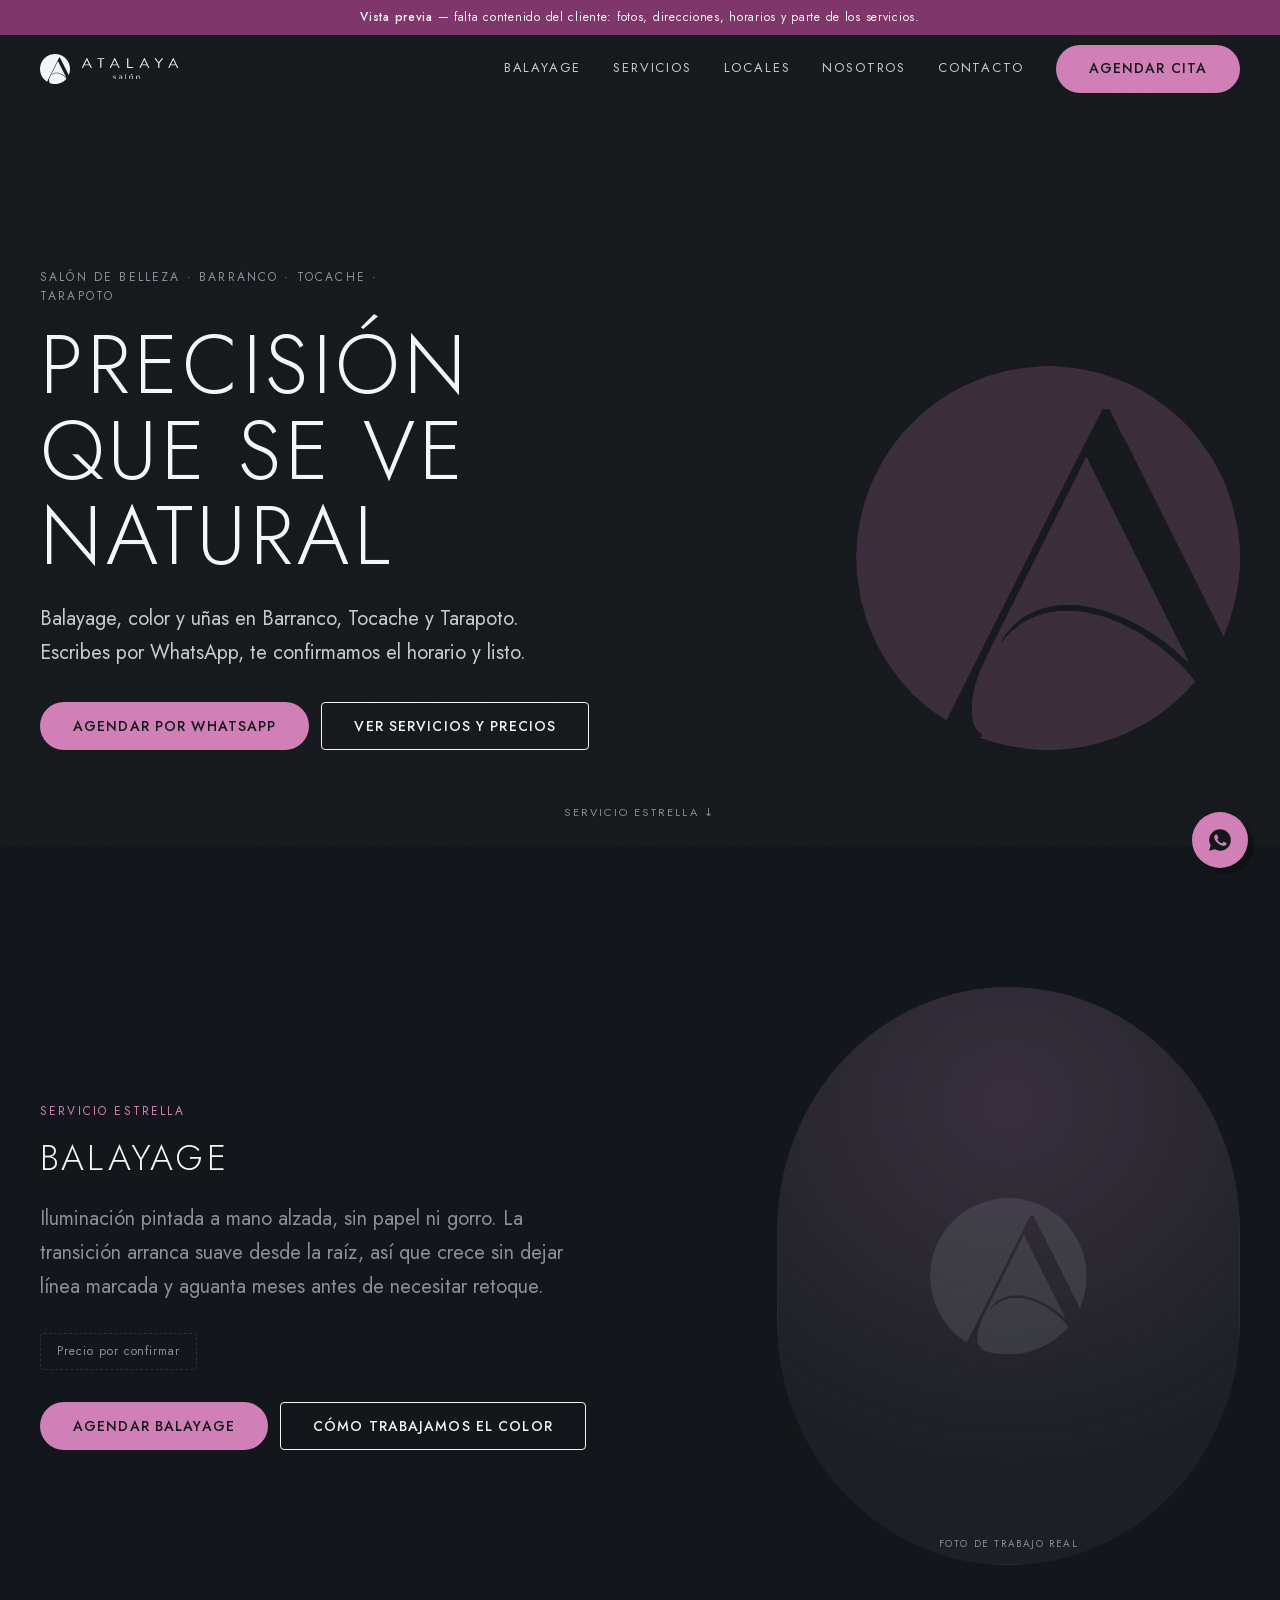
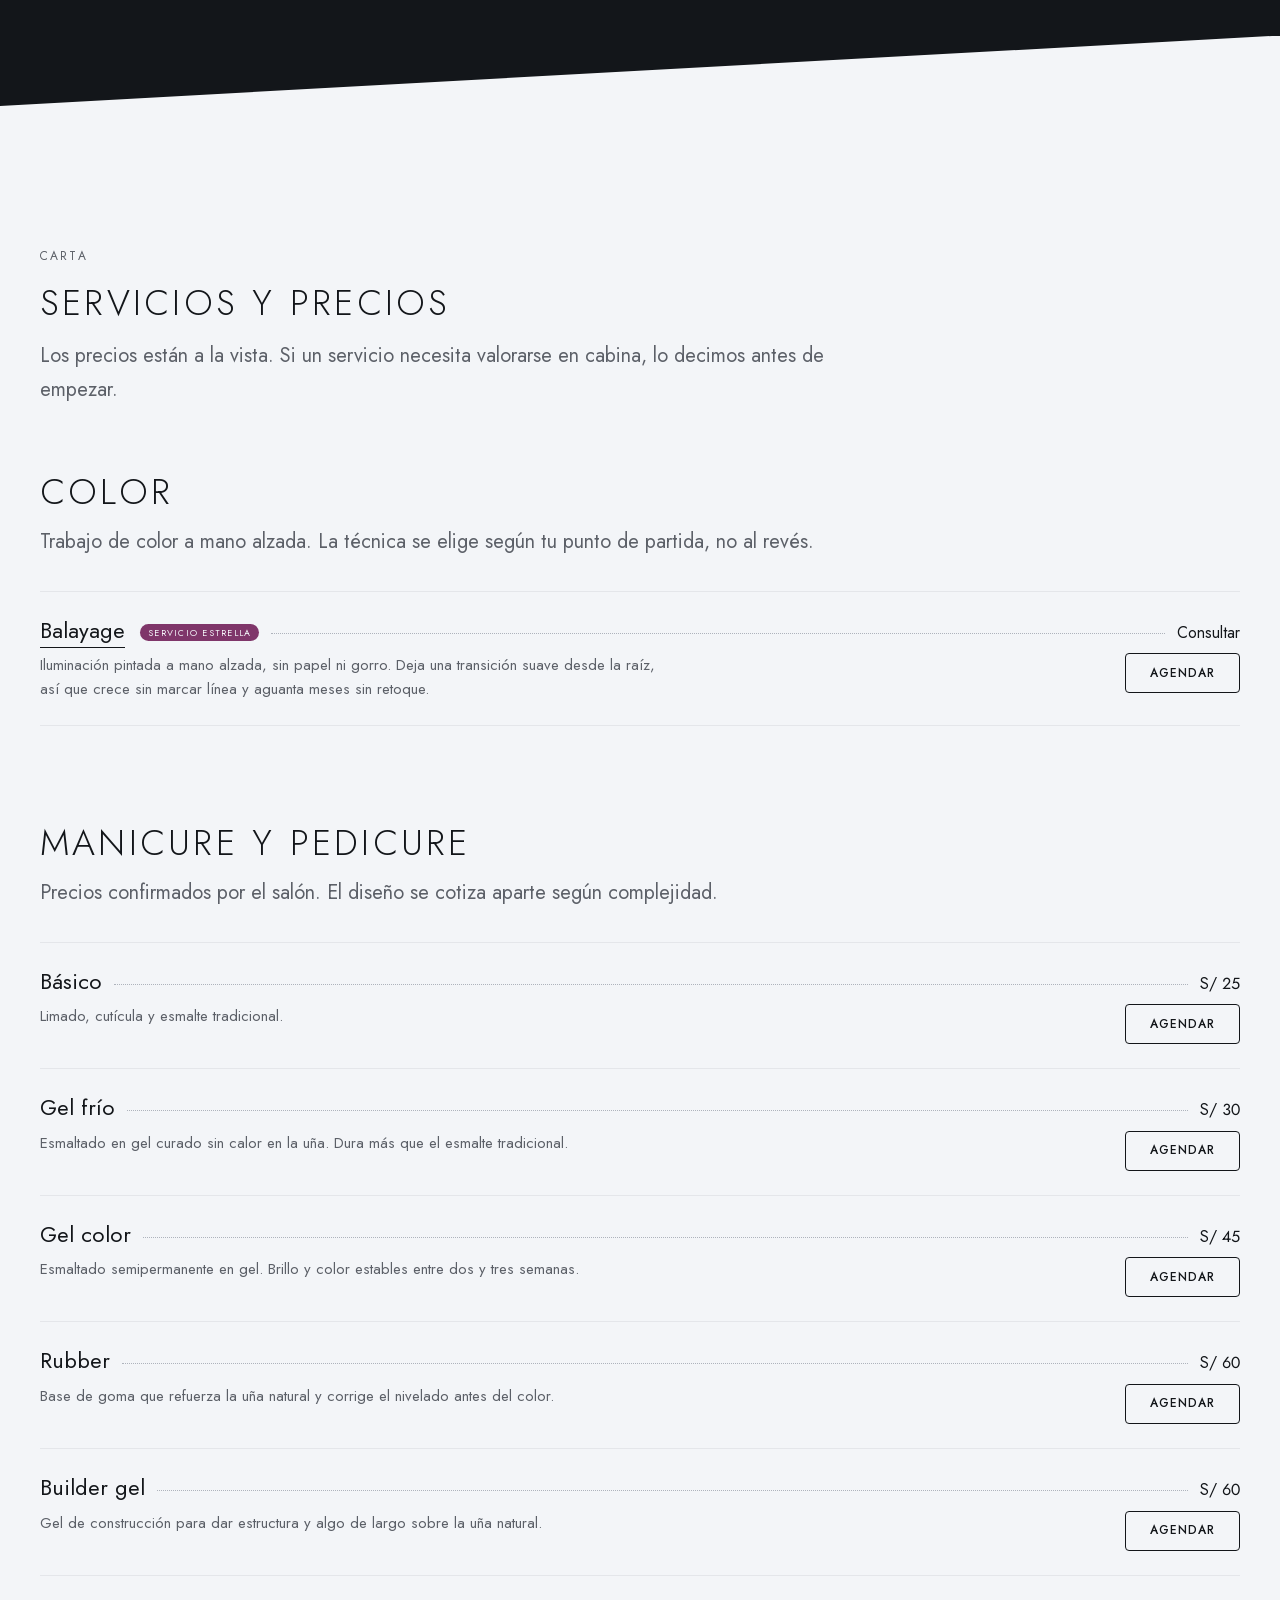
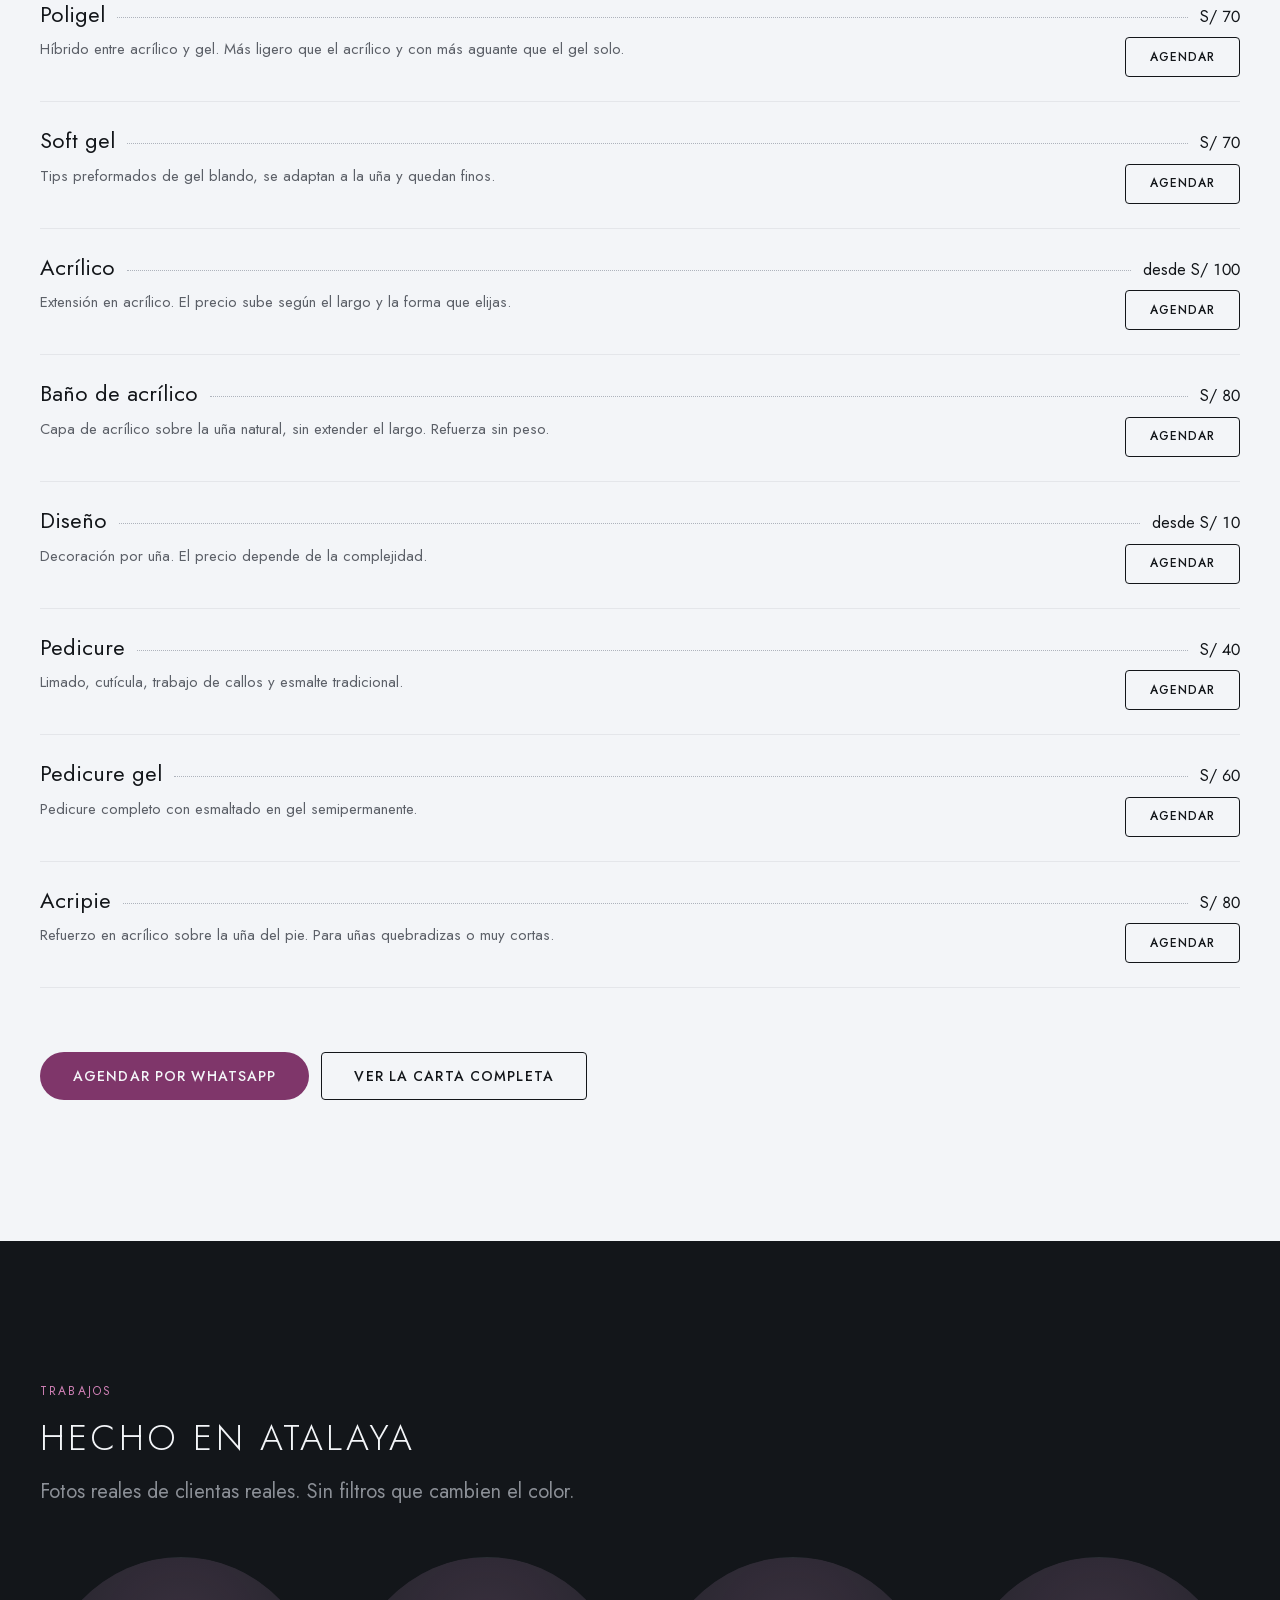
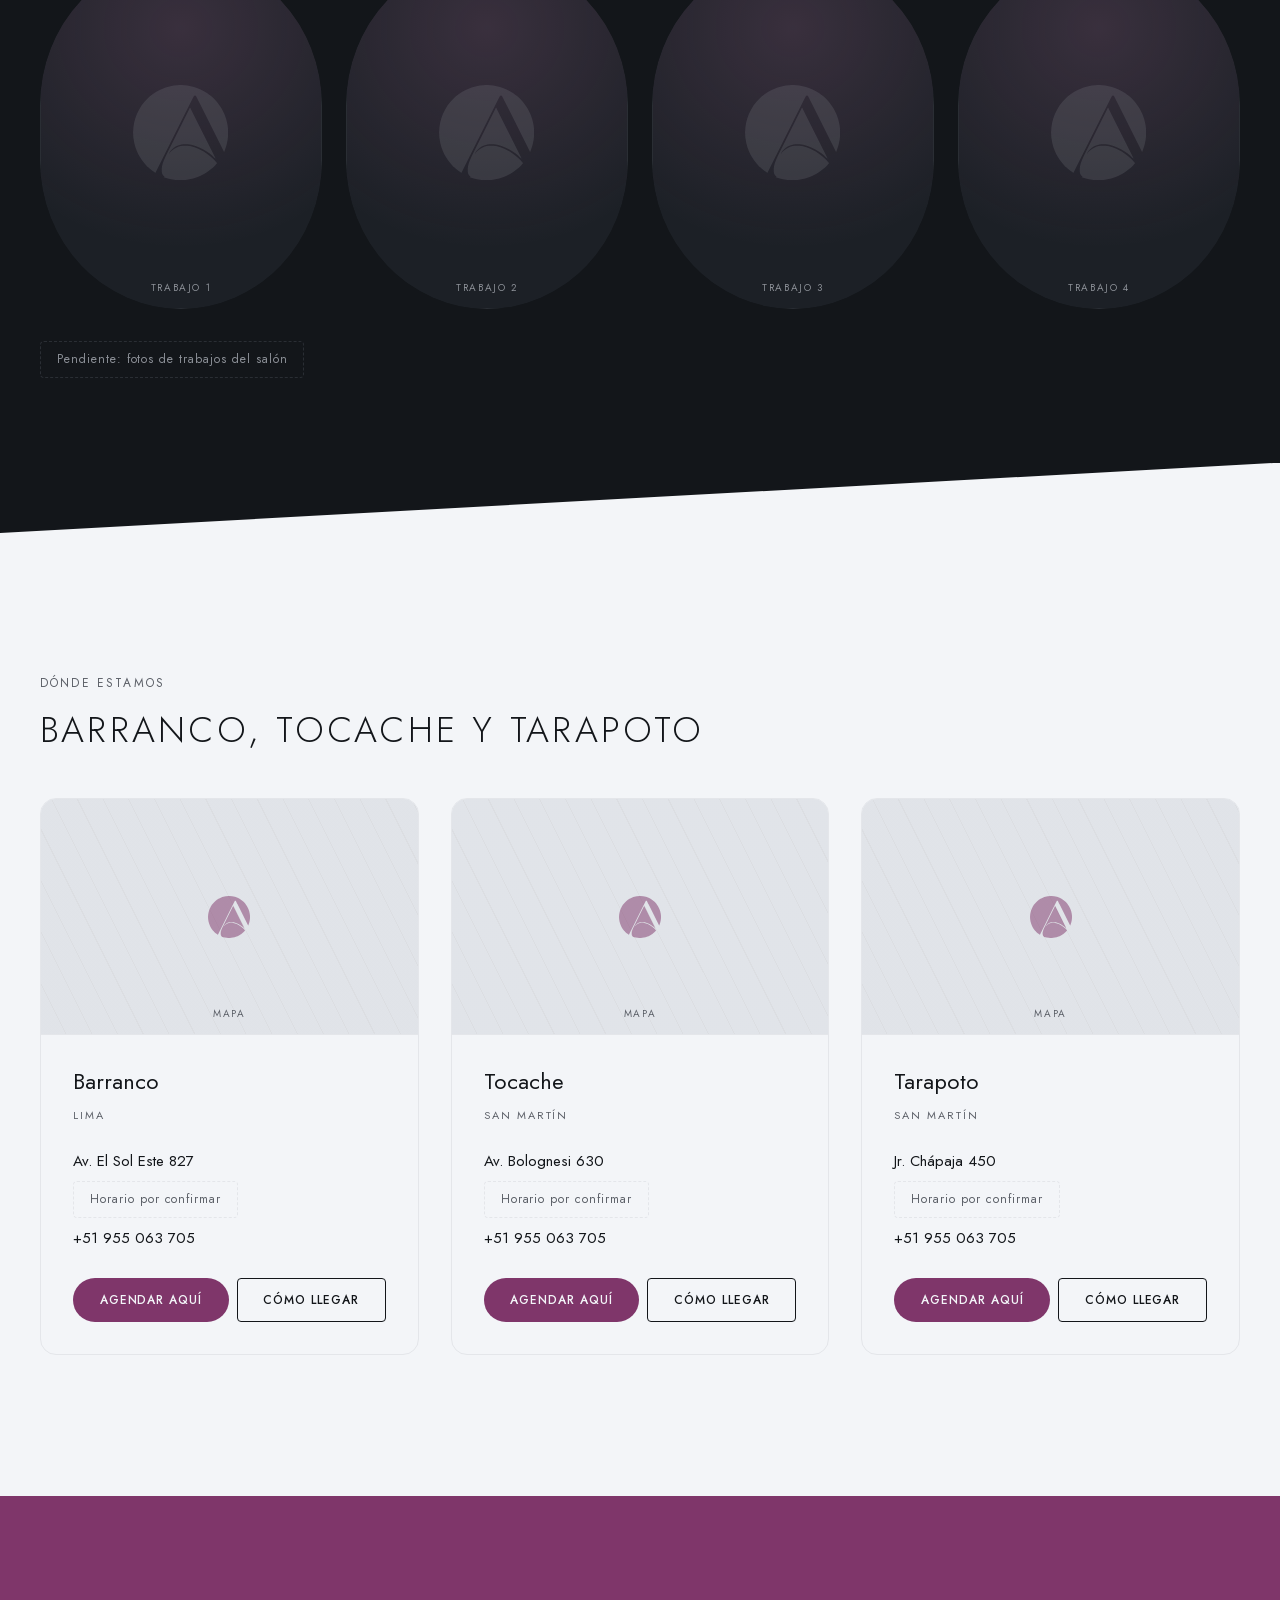
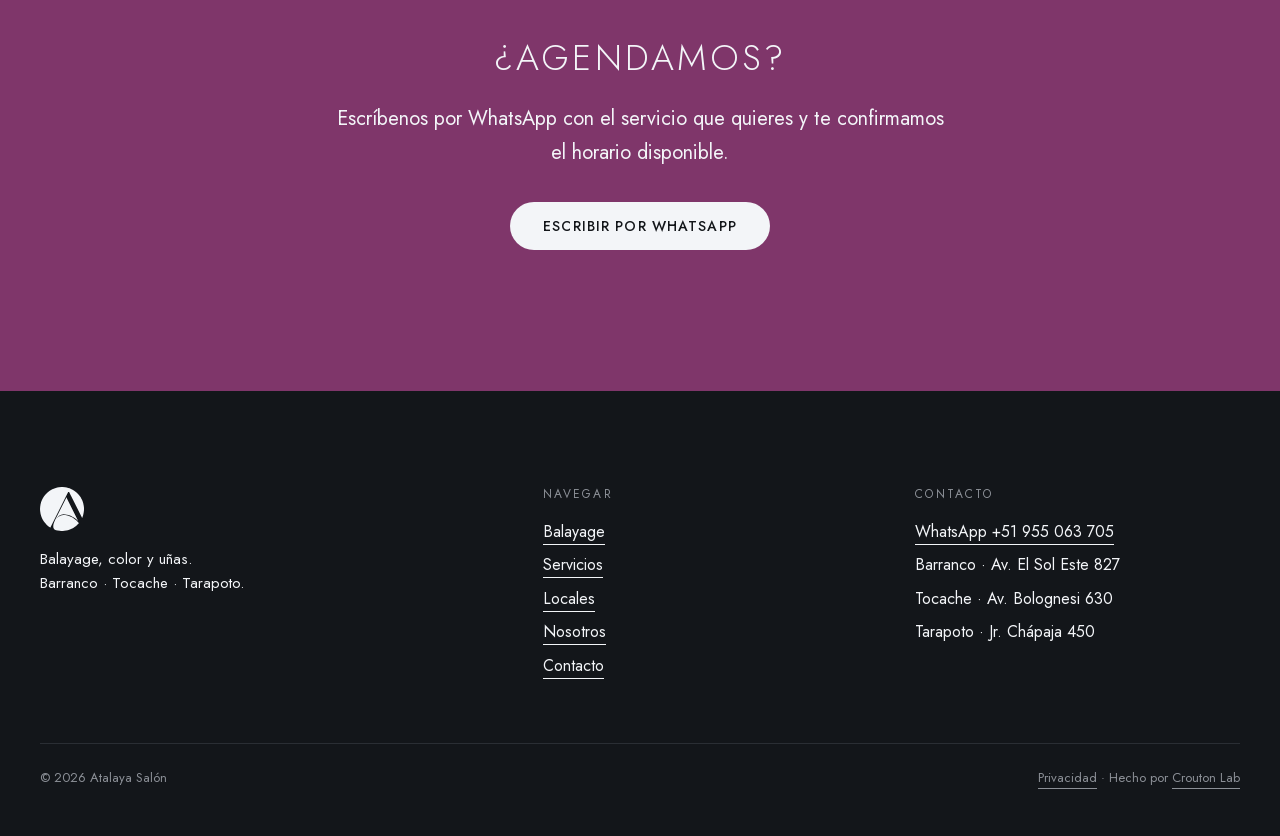
==== commit 94bc4f46: "Tres locales: Barranco, Tocache y Tarapoto El negocio pasa de dos locales en Lima a tres en dos regi" ====
--- a/index.html
+++ b/index.html
@@ -5,11 +5,11 @@
 <!-- PREVIEW: quitar esta línea al publicar en el dominio definitivo -->
 <meta name="robots" content="noindex, nofollow">
 <meta name="viewport" content="width=device-width, initial-scale=1">
-<title>Atalaya Salón — Balayage, color y uñas en Lima</title>
-<meta name="description" content="Salón de belleza en Lima con dos locales. Balayage a mano alzada, color y uñas. Agenda tu cita por WhatsApp.">
+<title>Atalaya Salón — Balayage, color y uñas | Barranco, Tocache y Tarapoto</title>
+<meta name="description" content="Salón de belleza con tres locales: Barranco (Lima), Tocache y Tarapoto. Balayage a mano alzada, color y uñas. Agenda por WhatsApp.">
 <meta property="og:type" content="website">
-<meta property="og:title" content="Atalaya Salón — Balayage, color y uñas en Lima">
-<meta property="og:description" content="Salón de belleza en Lima con dos locales. Agenda tu cita por WhatsApp.">
+<meta property="og:title" content="Atalaya Salón — Balayage, color y uñas | Barranco, Tocache y Tarapoto">
+<meta property="og:description" content="Tres locales: Barranco, Tocache y Tarapoto. Agenda tu cita por WhatsApp.">
 <meta property="og:locale" content="es_PE">
 <link rel="icon" href="assets/marca/favicon.svg" type="image/svg+xml">
 <script>document.documentElement.className+=' js';</script>
@@ -19,12 +19,26 @@
 <script type="application/ld+json">
 {
   "@context": "https://schema.org",
-  "@type": "HairSalon",
+  "@type": "Organization",
   "name": "Atalaya Salón",
-  "description": "Salón de belleza en Lima. Balayage, color y uñas.",
-  "address": { "@type": "PostalAddress", "addressLocality": "Lima", "addressCountry": "PE" },
+  "description": "Balayage, color y uñas. Tres locales: Barranco, Tocache y Tarapoto.",
   "telephone": "+51955063705",
-  "areaServed": "Lima, Perú",
+  "areaServed": [
+    { "@type": "City", "name": "Barranco, Lima" },
+    { "@type": "City", "name": "Tocache, San Martín" },
+    { "@type": "City", "name": "Tarapoto, San Martín" }
+  ],
+  "location": [
+    { "@type": "HairSalon", "name": "Atalaya Salón — Barranco",
+      "address": { "@type": "PostalAddress", "streetAddress": "Av. El Sol Este 827",
+                   "addressLocality": "Barranco", "addressRegion": "Lima", "addressCountry": "PE" } },
+    { "@type": "HairSalon", "name": "Atalaya Salón — Tocache",
+      "address": { "@type": "PostalAddress", "streetAddress": "Av. Bolognesi 630",
+                   "addressLocality": "Tocache", "addressRegion": "San Martín", "addressCountry": "PE" } },
+    { "@type": "HairSalon", "name": "Atalaya Salón — Tarapoto",
+      "address": { "@type": "PostalAddress", "streetAddress": "Jr. Chápaja 450",
+                   "addressLocality": "Tarapoto", "addressRegion": "San Martín", "addressCountry": "PE" } }
+  ],
   "currenciesAccepted": "PEN"
 }
 </script>
@@ -77,15 +91,13 @@
     <div class="env">
       <div class="hero-rejilla">
         <div>
-          <p class="etiqueta sec">Salón de belleza · Lima</p>
+          <p class="etiqueta sec">Salón de belleza · Barranco · Tocache · Tarapoto</p>
           <h1 class="display">
-            <span class="l1">Precisión</span><br>
-            <span class="l2">que se ve</span><br>
-            <span class="l3">natural</span>
+            Precisión<br>que se ve<br>natural
           </h1>
           <p class="lead hero-lead ter">
-            Balayage, color y uñas en dos locales de Lima. Escribes por WhatsApp,
-            te confirmamos horario y listo.
+            Balayage, color y uñas en Barranco, Tocache y Tarapoto.
+            Escribes por WhatsApp, te confirmamos el horario y listo.
           </p>
           <div class="btn-grupo">
             <a class="btn btn-accion" data-wa href="https://wa.me/51955063705?text=Hola%2C%20quiero%20agendar%20una%20cita%20en%20Atalaya.%20%C2%BFQu%C3%A9%20horarios%20tienen%20disponibles%3F" target="_blank" rel="noopener">Agendar por WhatsApp</a>
@@ -177,7 +189,7 @@
     <div class="env">
       <header class="rev" style="margin-bottom:var(--e7)">
         <p class="etiqueta sec">Dónde estamos</p>
-        <h2>Dos locales en Lima</h2>
+        <h2>Barranco, Tocache y Tarapoto</h2>
       </header>
       <div class="locales" data-locales></div>
     </div>
@@ -205,7 +217,7 @@
       <div>
         <svg style="width:44px;margin-bottom:var(--e4)" viewBox="0 0 512 512" aria-hidden="true"><use href="#a-simbolo"/></svg>
         <p class="sec" style="font-size:0.9375rem;max-width:34ch">
-          Salón de belleza en Lima. Balayage, color y uñas en dos locales.
+          Balayage, color y uñas.<br>Barranco · Tocache · Tarapoto.
         </p>
       </div>
       <div>
@@ -222,8 +234,9 @@
         <h3>Contacto</h3>
         <ul>
           <li><a class="enlace" data-wa href="https://wa.me/51955063705?text=Hola%2C%20quiero%20agendar%20una%20cita%20en%20Atalaya.%20%C2%BFQu%C3%A9%20horarios%20tienen%20disponibles%3F" target="_blank" rel="noopener">WhatsApp +51 955 063 705</a></li>
-          <li class="sec">Local 1 · dirección por confirmar</li>
-          <li class="sec">Local 2 · dirección por confirmar</li>
+          <li class="sec">Barranco · Av. El Sol Este 827</li>
+          <li class="sec">Tocache · Av. Bolognesi 630</li>
+          <li class="sec">Tarapoto · Jr. Chápaja 450</li>
         </ul>
       </div>
     </div>
--- a/atalaya-pagina.css
+++ b/atalaya-pagina.css
@@ -21,8 +21,6 @@
 }
 
 .hero .display { margin-bottom: var(--e5); }
-.hero .display .l2 { padding-left: 0.14em; }
-.hero .display .l3 { padding-left: 0.28em; }
 .hero-lead { max-width: 46ch; margin-bottom: var(--e6); }
 
 /* El símbolo como pieza gráfica del hero */
@@ -146,8 +144,9 @@
 .galeria .lente-rev { border-radius: 50% / 42%; overflow: hidden; }
 
 /* --- Locales ------------------------------------------------------------- */
-.locales { display: grid; gap: var(--e7); }
-@media (min-width: 900px) { .locales { grid-template-columns: repeat(2, 1fr); gap: var(--e6); } }
+.locales { display: grid; gap: var(--e6); }
+@media (min-width: 700px)  { .locales { grid-template-columns: repeat(2, 1fr); } }
+@media (min-width: 1040px) { .locales { grid-template-columns: repeat(3, 1fr); } }
 
 .local {
   border: 1px solid var(--borde-h);
@@ -175,7 +174,8 @@
   color: var(--gris-h);
 }
 .local-cuerpo { padding: var(--e6); display: flex; flex-direction: column; gap: var(--e3); flex: 1; }
-.local-cuerpo h3 { margin-bottom: var(--e1); }
+.local-cuerpo h3 { margin-bottom: 0; }
+.local-zona { margin: 0 0 var(--e3); font-size: 0.6875rem; }
 .local-datos { list-style: none; margin: 0 0 var(--e4); padding: 0; display: grid; gap: var(--e2); font-size: 0.9375rem; }
 .local-acciones { margin-top: auto; display: flex; flex-wrap: wrap; gap: var(--e2); }
 .local-acciones .btn { flex: 1 1 auto; min-height: 44px; font-size: 0.75rem; padding-inline: var(--e4); }
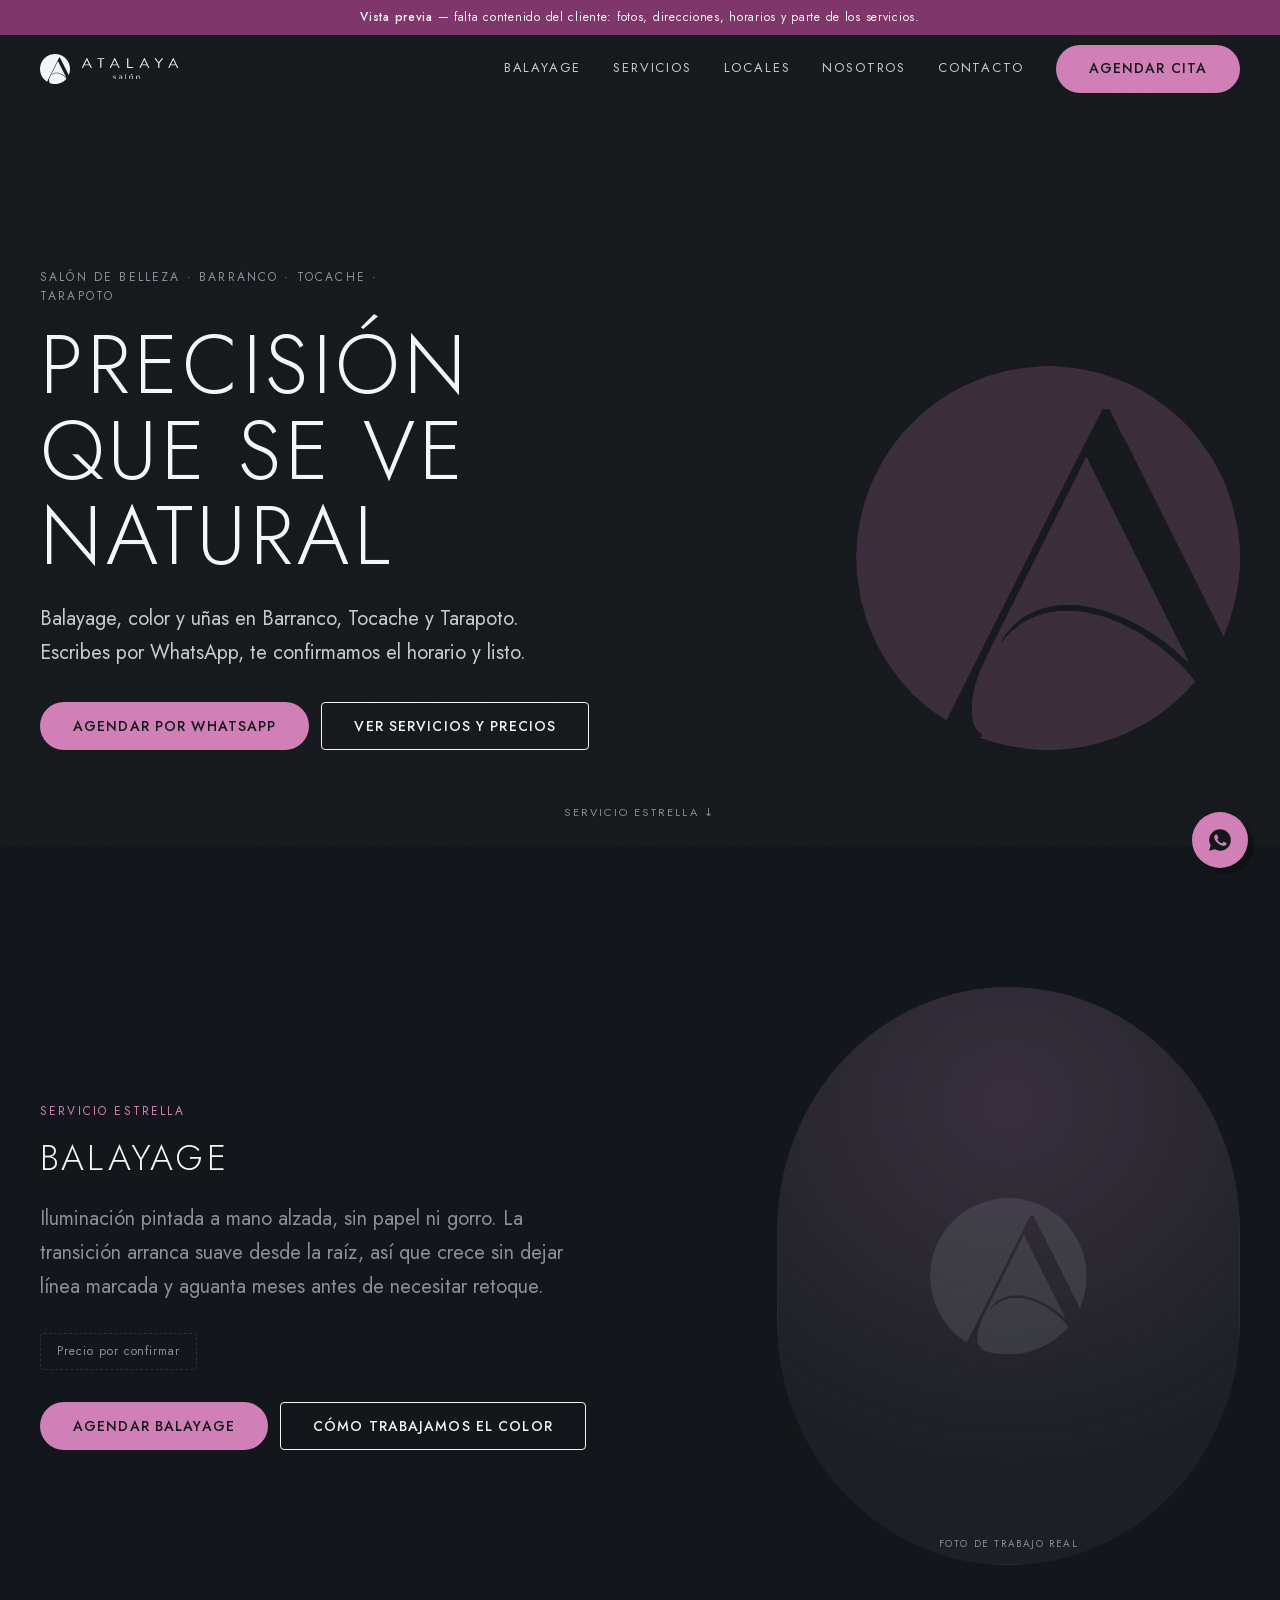
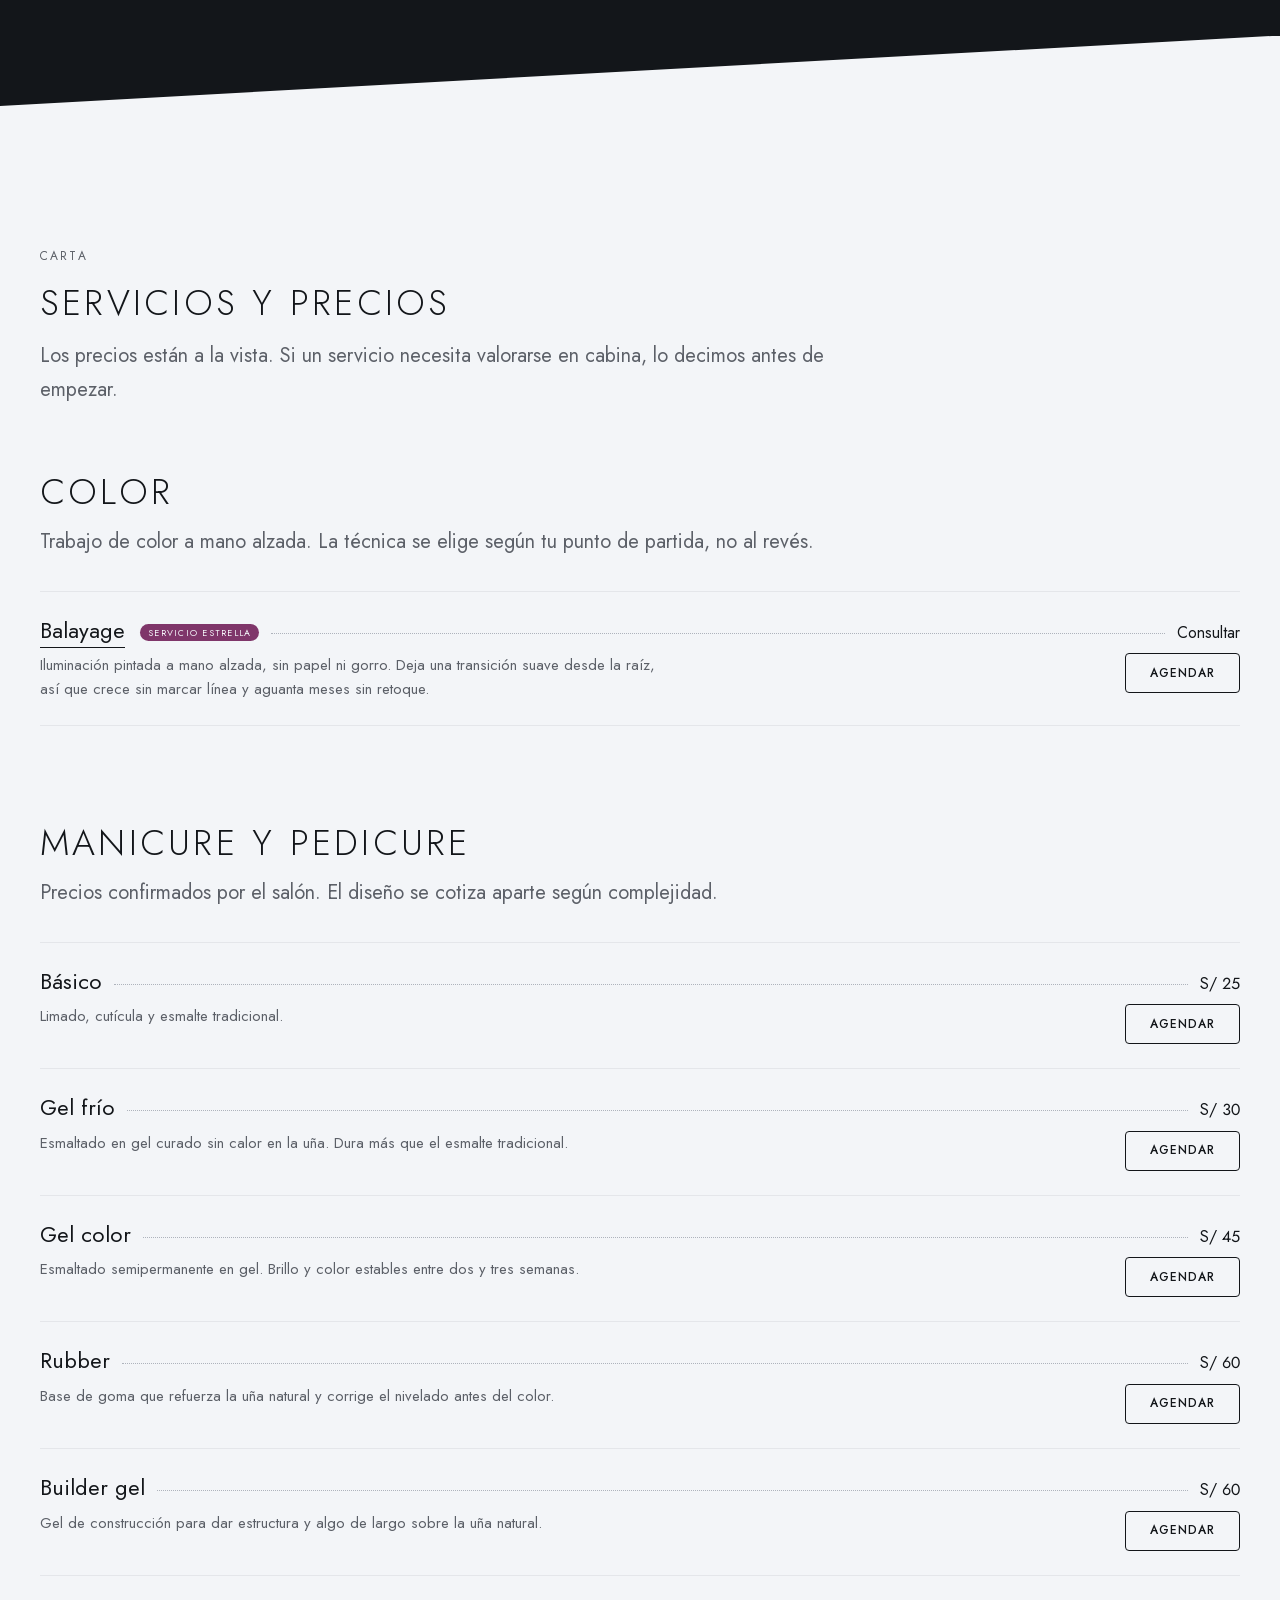
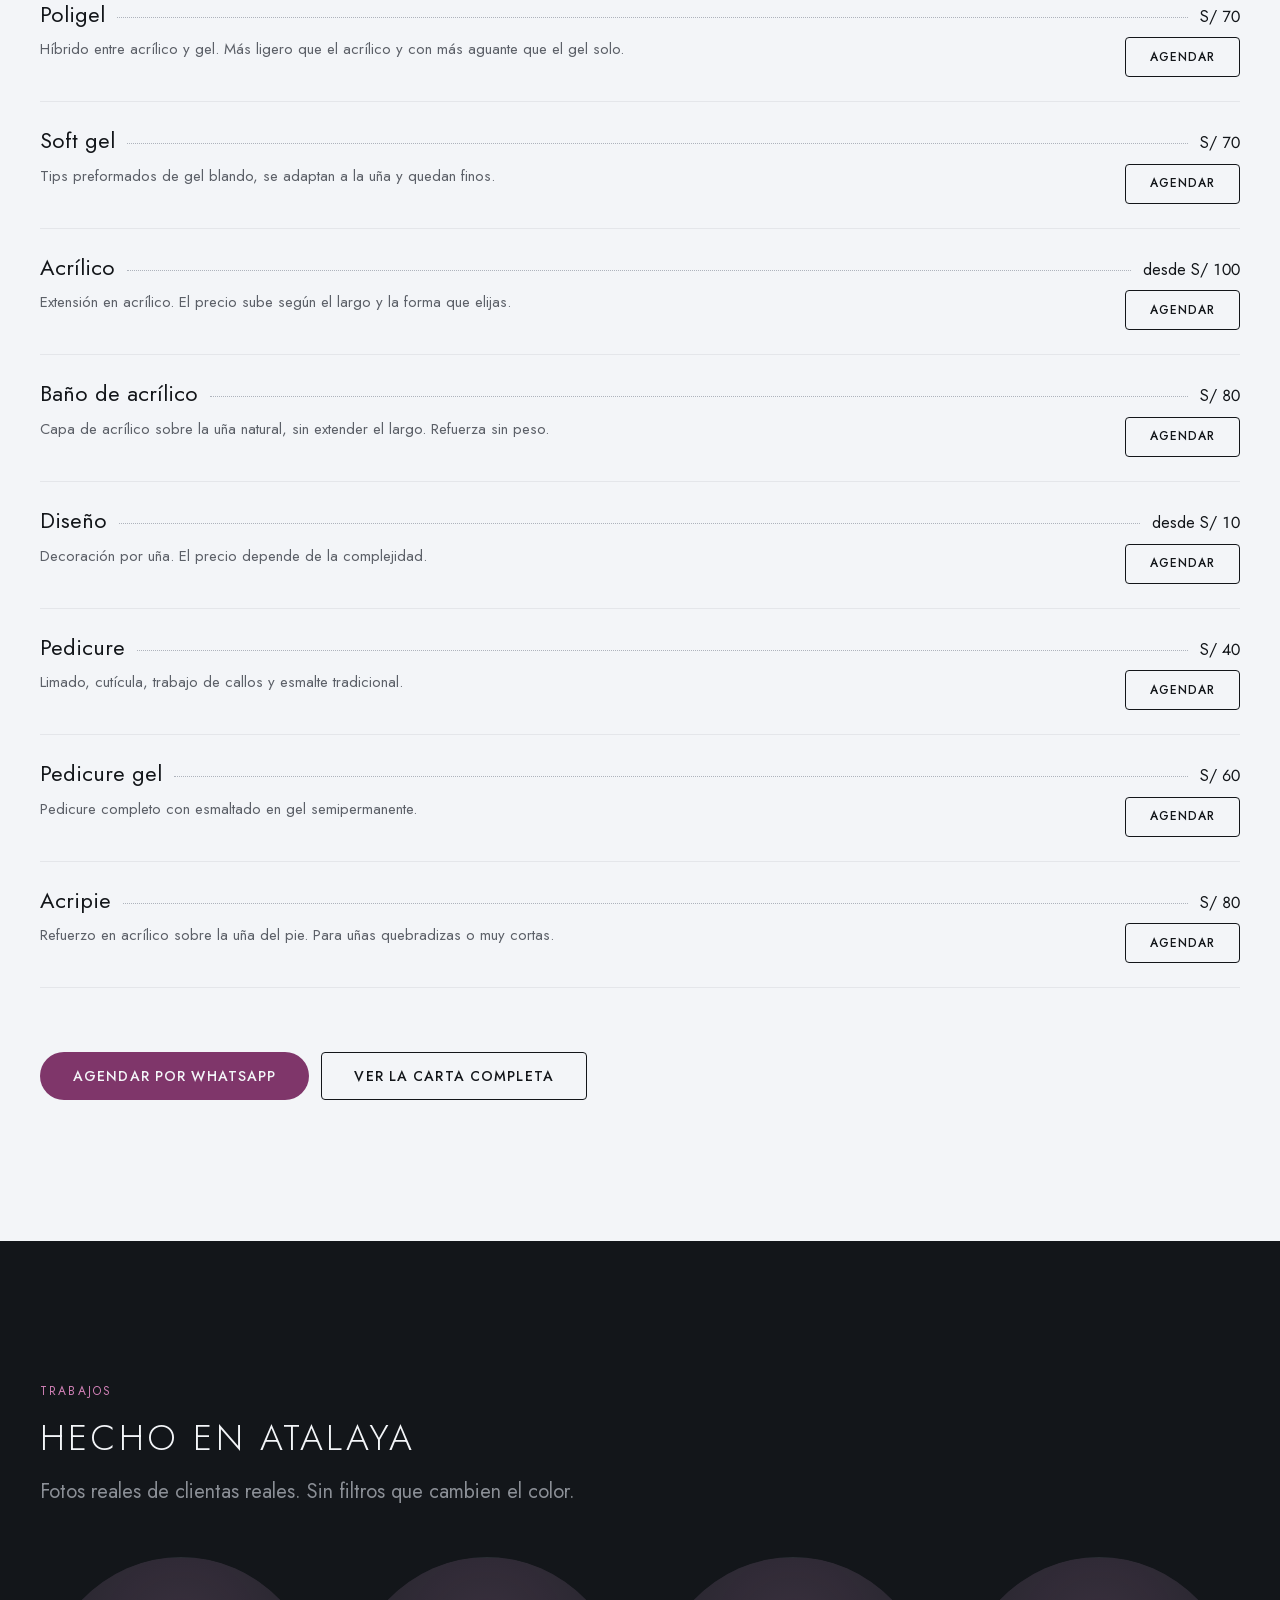
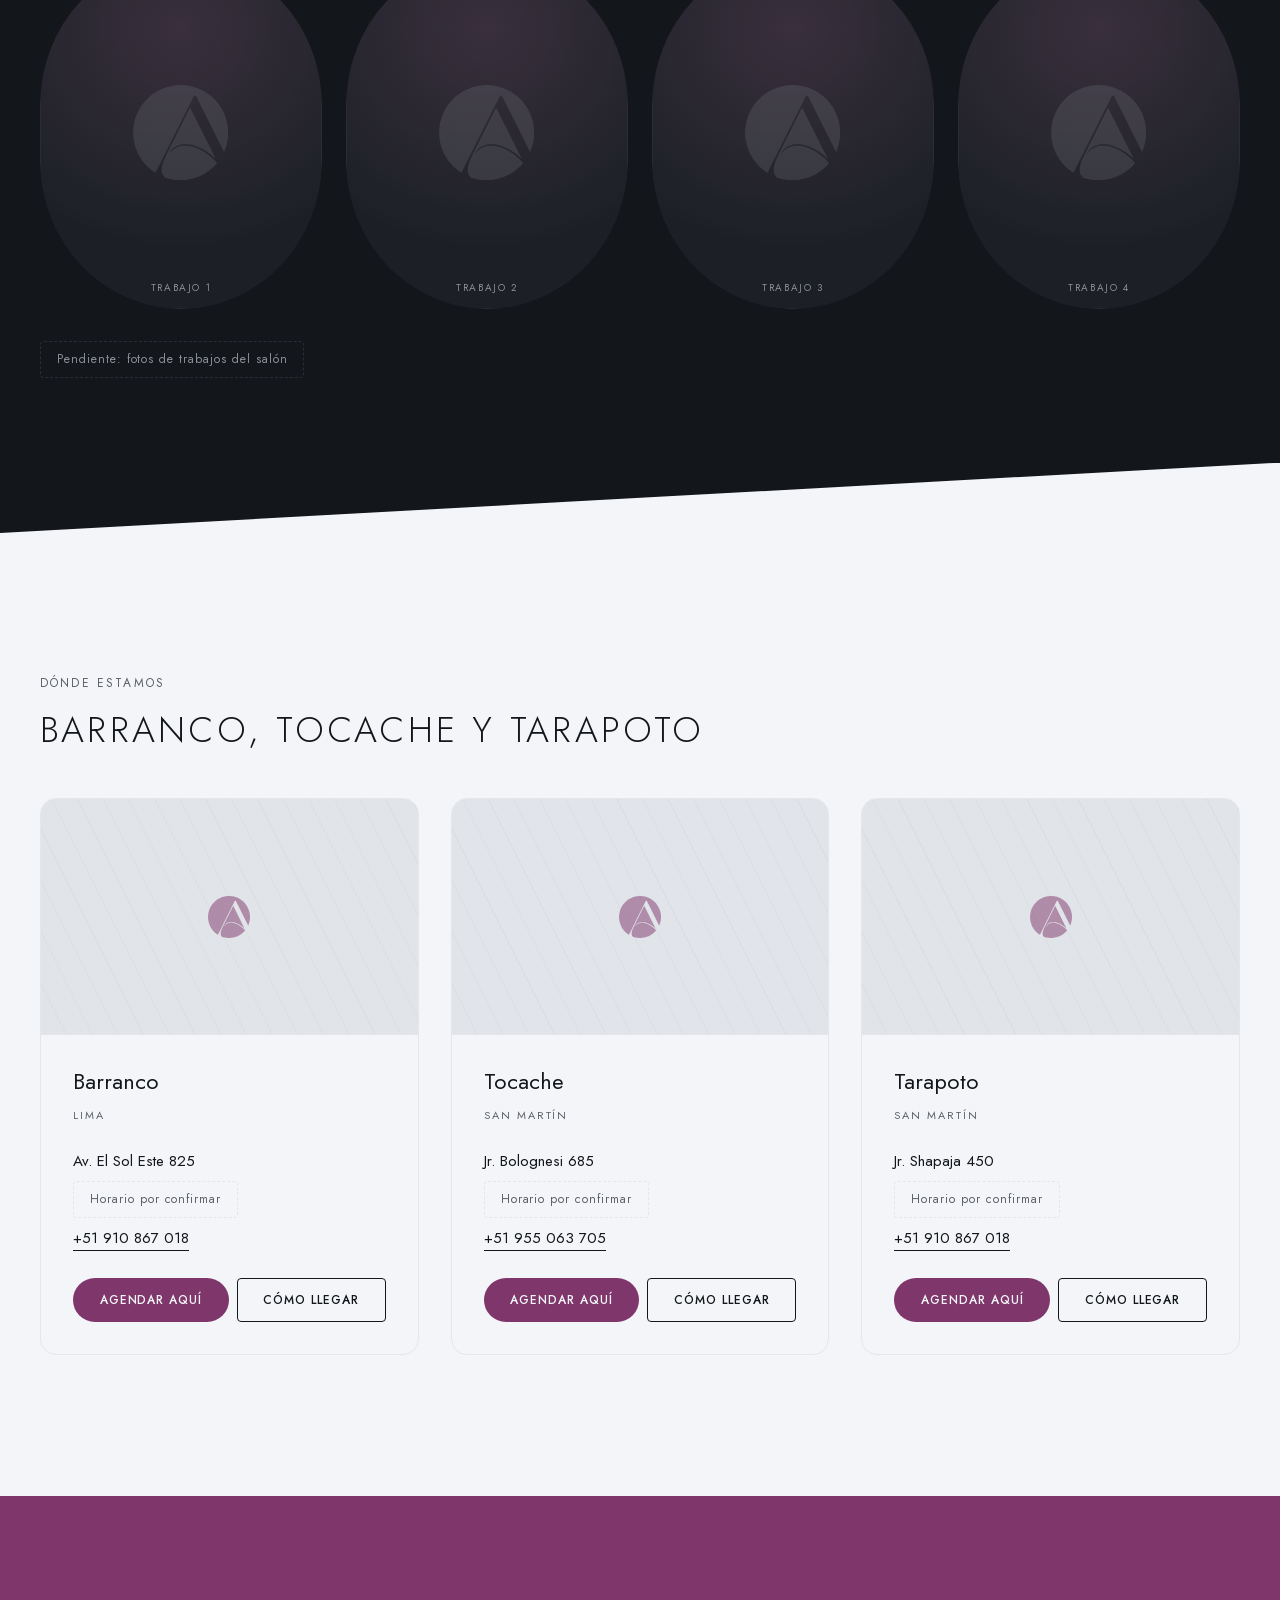
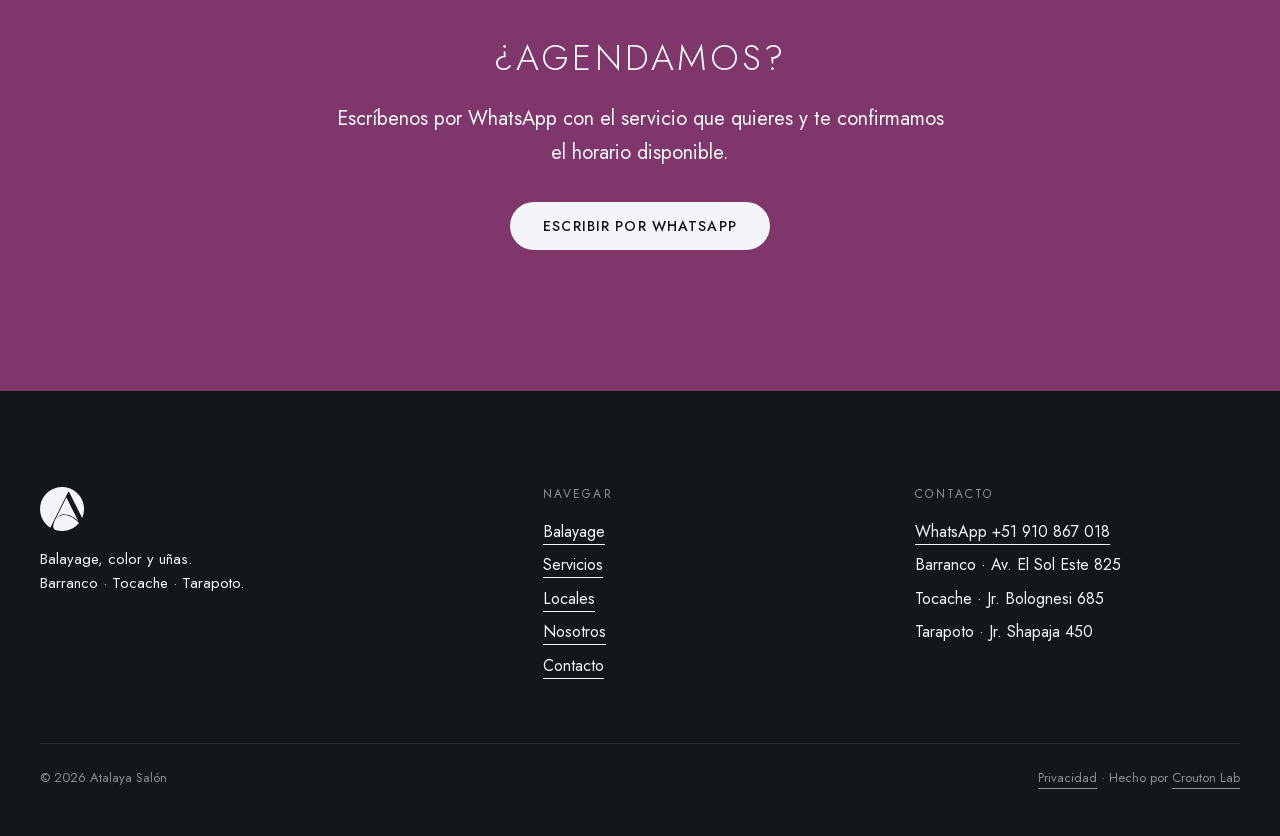
==== commit fc57e3ce: "Corrige direcciones, añade telefonos por local y mapas incrustados Datos corregidos con lo enviado p" ====
--- a/index.html
+++ b/index.html
@@ -22,7 +22,7 @@
   "@type": "Organization",
   "name": "Atalaya Salón",
   "description": "Balayage, color y uñas. Tres locales: Barranco, Tocache y Tarapoto.",
-  "telephone": "+51955063705",
+  "telephone": "+51910867018",
   "areaServed": [
     { "@type": "City", "name": "Barranco, Lima" },
     { "@type": "City", "name": "Tocache, San Martín" },
@@ -30,13 +30,13 @@
   ],
   "location": [
     { "@type": "HairSalon", "name": "Atalaya Salón — Barranco",
-      "address": { "@type": "PostalAddress", "streetAddress": "Av. El Sol Este 827",
+      "address": { "@type": "PostalAddress", "streetAddress": "Av. El Sol Este 825",
                    "addressLocality": "Barranco", "addressRegion": "Lima", "addressCountry": "PE" } },
     { "@type": "HairSalon", "name": "Atalaya Salón — Tocache",
-      "address": { "@type": "PostalAddress", "streetAddress": "Av. Bolognesi 630",
+      "address": { "@type": "PostalAddress", "streetAddress": "Jr. Bolognesi 685",
                    "addressLocality": "Tocache", "addressRegion": "San Martín", "addressCountry": "PE" } },
     { "@type": "HairSalon", "name": "Atalaya Salón — Tarapoto",
-      "address": { "@type": "PostalAddress", "streetAddress": "Jr. Chápaja 450",
+      "address": { "@type": "PostalAddress", "streetAddress": "Jr. Shapaja 450",
                    "addressLocality": "Tarapoto", "addressRegion": "San Martín", "addressCountry": "PE" } }
   ],
   "currenciesAccepted": "PEN"
@@ -67,7 +67,7 @@
       <a href="contacto.html">Contacto</a>
     </nav>
     <div class="nav-cta">
-      <a class="btn btn-accion" data-wa href="https://wa.me/51955063705?text=Hola%2C%20quiero%20agendar%20una%20cita%20en%20Atalaya.%20%C2%BFQu%C3%A9%20horarios%20tienen%20disponibles%3F" target="_blank" rel="noopener">Agendar cita</a>
+      <a class="btn btn-accion" data-wa href="https://wa.me/51910867018?text=Hola%2C%20quiero%20agendar%20una%20cita%20en%20Atalaya.%20%C2%BFQu%C3%A9%20horarios%20tienen%20disponibles%3F" target="_blank" rel="noopener">Agendar cita</a>
       <button class="menu-btn" aria-expanded="false" aria-controls="menu" aria-label="Abrir menú"><span></span></button>
     </div>
   </div>
@@ -100,7 +100,7 @@
             Escribes por WhatsApp, te confirmamos el horario y listo.
           </p>
           <div class="btn-grupo">
-            <a class="btn btn-accion" data-wa href="https://wa.me/51955063705?text=Hola%2C%20quiero%20agendar%20una%20cita%20en%20Atalaya.%20%C2%BFQu%C3%A9%20horarios%20tienen%20disponibles%3F" target="_blank" rel="noopener">Agendar por WhatsApp</a>
+            <a class="btn btn-accion" data-wa href="https://wa.me/51910867018?text=Hola%2C%20quiero%20agendar%20una%20cita%20en%20Atalaya.%20%C2%BFQu%C3%A9%20horarios%20tienen%20disponibles%3F" target="_blank" rel="noopener">Agendar por WhatsApp</a>
             <a class="btn btn-linea" href="servicios.html">Ver servicios y precios</a>
           </div>
         </div>
@@ -127,7 +127,7 @@
             <span class="pendiente">Precio por confirmar</span>
           </p>
           <div class="btn-grupo">
-            <a class="btn btn-accion" data-wa data-wa-servicio="balayage" href="https://wa.me/51955063705?text=Hola%2C%20quiero%20agendar%20una%20cita%20de%20Balayage%20en%20Atalaya.%20%C2%BFQu%C3%A9%20horarios%20tienen%20disponibles%3F" target="_blank" rel="noopener">Agendar balayage</a>
+            <a class="btn btn-accion" data-wa data-wa-servicio="balayage" href="https://wa.me/51910867018?text=Hola%2C%20quiero%20agendar%20una%20cita%20de%20Balayage%20en%20Atalaya.%20%C2%BFQu%C3%A9%20horarios%20tienen%20disponibles%3F" target="_blank" rel="noopener">Agendar balayage</a>
             <a class="btn btn-linea" href="balayage.html">Cómo trabajamos el color</a>
           </div>
         </div>
@@ -156,7 +156,7 @@
       </header>
       <div data-carta="todas"></div>
       <div class="btn-grupo rev" style="margin-top:var(--e8)">
-        <a class="btn btn-accion-cl" data-wa href="https://wa.me/51955063705?text=Hola%2C%20quiero%20agendar%20una%20cita%20en%20Atalaya.%20%C2%BFQu%C3%A9%20horarios%20tienen%20disponibles%3F" target="_blank" rel="noopener">Agendar por WhatsApp</a>
+        <a class="btn btn-accion-cl" data-wa href="https://wa.me/51910867018?text=Hola%2C%20quiero%20agendar%20una%20cita%20en%20Atalaya.%20%C2%BFQu%C3%A9%20horarios%20tienen%20disponibles%3F" target="_blank" rel="noopener">Agendar por WhatsApp</a>
         <a class="btn btn-linea" href="servicios.html">Ver la carta completa</a>
       </div>
     </div>
@@ -204,7 +204,7 @@
         horario disponible.
       </p>
       <div class="btn-grupo rev rev-d2">
-        <a class="btn btn-accion" data-wa href="https://wa.me/51955063705?text=Hola%2C%20quiero%20agendar%20una%20cita%20en%20Atalaya.%20%C2%BFQu%C3%A9%20horarios%20tienen%20disponibles%3F" target="_blank" rel="noopener">Escribir por WhatsApp</a>
+        <a class="btn btn-accion" data-wa href="https://wa.me/51910867018?text=Hola%2C%20quiero%20agendar%20una%20cita%20en%20Atalaya.%20%C2%BFQu%C3%A9%20horarios%20tienen%20disponibles%3F" target="_blank" rel="noopener">Escribir por WhatsApp</a>
       </div>
     </div>
   </section>
@@ -233,10 +233,10 @@
       <div>
         <h3>Contacto</h3>
         <ul>
-          <li><a class="enlace" data-wa href="https://wa.me/51955063705?text=Hola%2C%20quiero%20agendar%20una%20cita%20en%20Atalaya.%20%C2%BFQu%C3%A9%20horarios%20tienen%20disponibles%3F" target="_blank" rel="noopener">WhatsApp +51 955 063 705</a></li>
-          <li class="sec">Barranco · Av. El Sol Este 827</li>
-          <li class="sec">Tocache · Av. Bolognesi 630</li>
-          <li class="sec">Tarapoto · Jr. Chápaja 450</li>
+          <li><a class="enlace" data-wa href="https://wa.me/51910867018?text=Hola%2C%20quiero%20agendar%20una%20cita%20en%20Atalaya.%20%C2%BFQu%C3%A9%20horarios%20tienen%20disponibles%3F" target="_blank" rel="noopener">WhatsApp +51 910 867 018</a></li>
+          <li class="sec">Barranco · Av. El Sol Este 825</li>
+          <li class="sec">Tocache · Jr. Bolognesi 685</li>
+          <li class="sec">Tarapoto · Jr. Shapaja 450</li>
         </ul>
       </div>
     </div>
@@ -248,10 +248,10 @@
 </footer>
 
 <div class="barra">
-  <a class="btn btn-accion" data-cta-contextual data-wa href="https://wa.me/51955063705?text=Hola%2C%20quiero%20agendar%20una%20cita%20en%20Atalaya.%20%C2%BFQu%C3%A9%20horarios%20tienen%20disponibles%3F" target="_blank" rel="noopener">Agendar cita</a>
+  <a class="btn btn-accion" data-cta-contextual data-wa href="https://wa.me/51910867018?text=Hola%2C%20quiero%20agendar%20una%20cita%20en%20Atalaya.%20%C2%BFQu%C3%A9%20horarios%20tienen%20disponibles%3F" target="_blank" rel="noopener">Agendar cita</a>
 </div>
 
-<a class="disco-wa" data-wa href="https://wa.me/51955063705?text=Hola%2C%20quiero%20agendar%20una%20cita%20en%20Atalaya.%20%C2%BFQu%C3%A9%20horarios%20tienen%20disponibles%3F" target="_blank" rel="noopener" aria-label="Agendar por WhatsApp">
+<a class="disco-wa" data-wa href="https://wa.me/51910867018?text=Hola%2C%20quiero%20agendar%20una%20cita%20en%20Atalaya.%20%C2%BFQu%C3%A9%20horarios%20tienen%20disponibles%3F" target="_blank" rel="noopener" aria-label="Agendar por WhatsApp">
   <svg width="26" height="26" viewBox="0 0 24 24" fill="currentColor" aria-hidden="true">
     <path d="M12.04 2c-5.5 0-9.96 4.46-9.96 9.96 0 1.76.46 3.45 1.34 4.95L2 22l5.23-1.37a9.9 9.9 0 0 0 4.81 1.23h.01c5.5 0 9.96-4.46 9.96-9.96S17.54 2 12.04 2zm5.83 14.06c-.24.68-1.42 1.31-1.96 1.36-.5.05-.99.24-3.35-.7-2.82-1.11-4.6-3.99-4.74-4.18-.14-.19-1.13-1.5-1.13-2.86s.71-2.03.97-2.31c.25-.28.55-.35.73-.35.18 0 .37 0 .53.01.17.01.4-.06.63.48.24.57.8 1.97.87 2.11.07.14.12.31.02.5-.09.19-.14.31-.28.47-.14.17-.3.37-.42.5-.14.14-.29.29-.12.57.16.28.73 1.2 1.56 1.95 1.07.95 1.98 1.25 2.26 1.39.28.14.44.12.6-.07.17-.19.7-.81.88-1.09.19-.28.37-.23.63-.14.25.09 1.65.78 1.93.92.28.14.47.21.54.33.07.11.07.65-.17 1.33z"/>
   </svg>
--- a/atalaya-pagina.css
+++ b/atalaya-pagina.css
@@ -167,6 +167,15 @@
   border-bottom: 1px solid var(--borde-h);
 }
 .local-mapa .pin { width: 42px; color: var(--rosa-osc); opacity: 0.5; }
+.local-iframe {
+  position: absolute; inset: 0;
+  width: 100%; height: 100%;
+  border: 0;
+  /* El mapa de Google llega en claro; sobre superficie Hueso encaja sin
+     retoques. No filtrar: alterar un mapa dificulta reconocer la zona. */
+}
+.local-mapa .pin { position: absolute; }   /* queda detrás mientras carga */
+
 .local-mapa .nota {
   position: absolute; bottom: var(--e3); left: 0; right: 0;
   text-align: center;
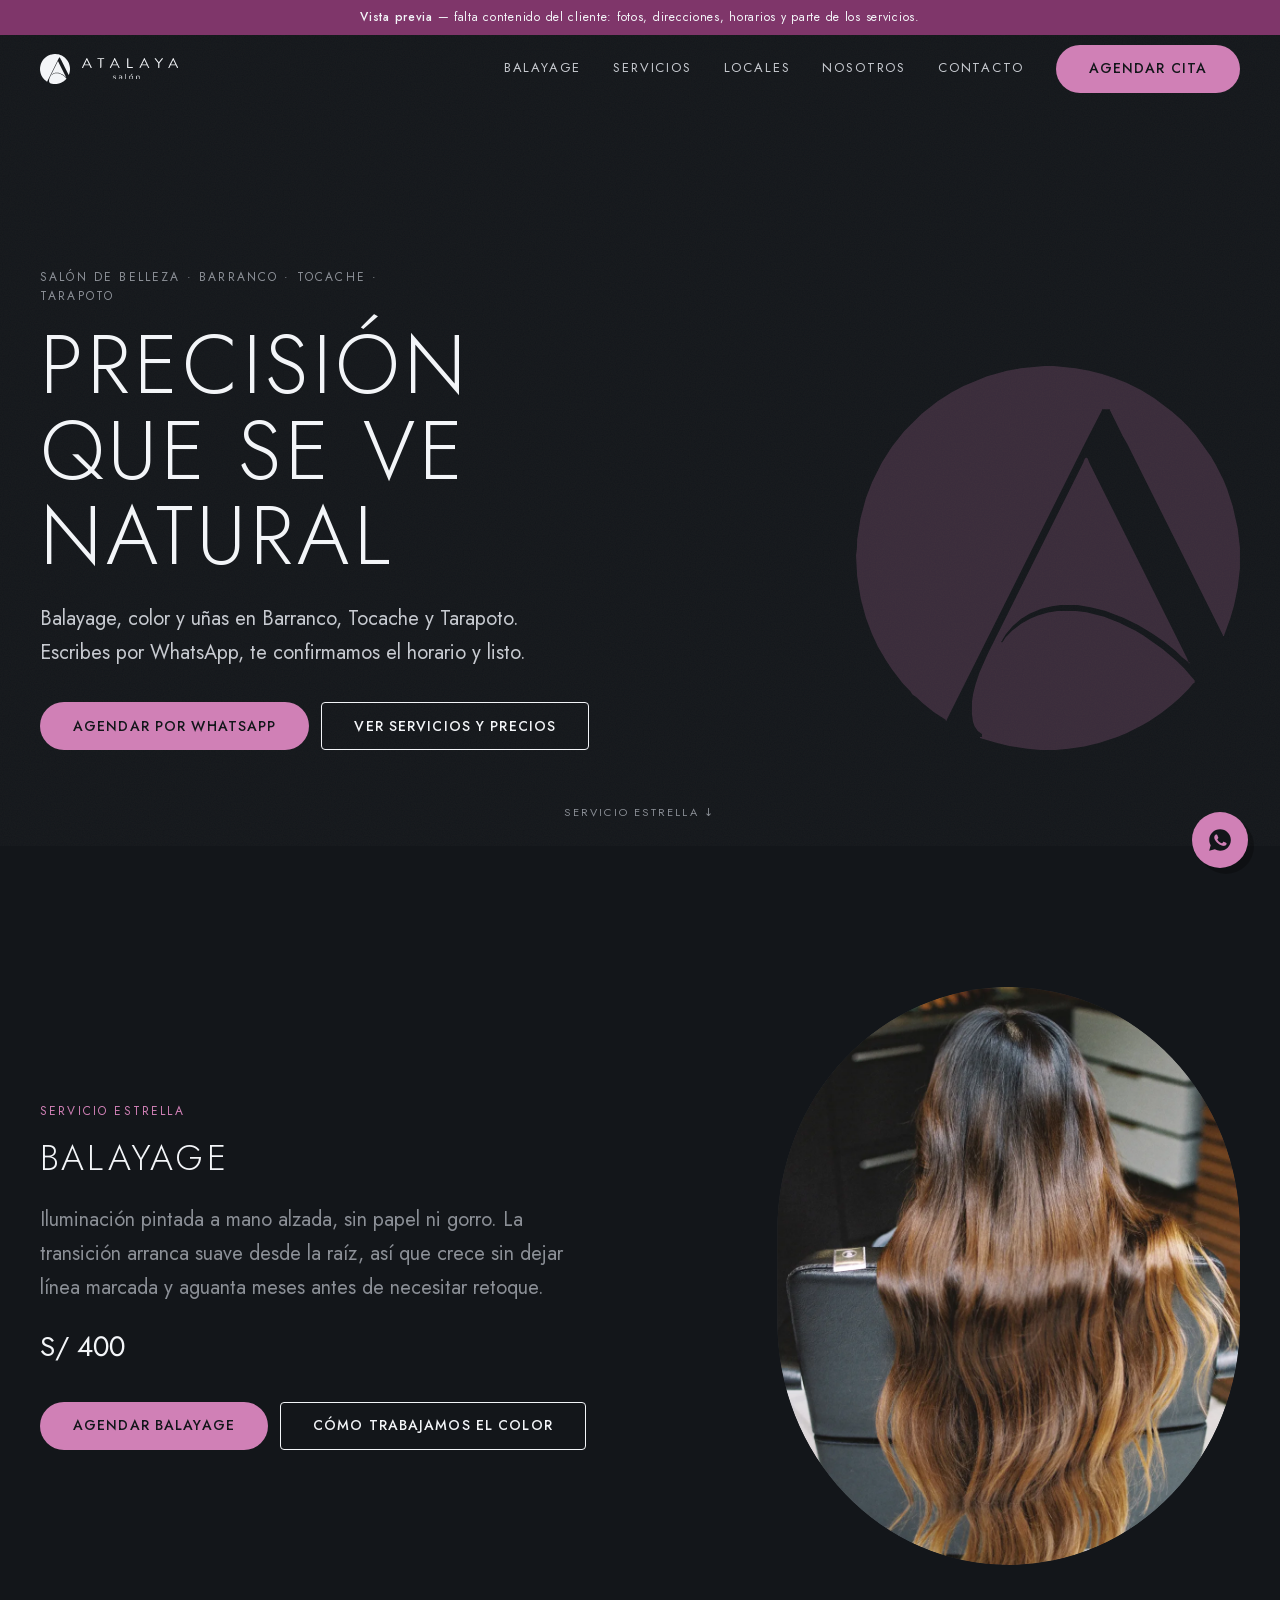
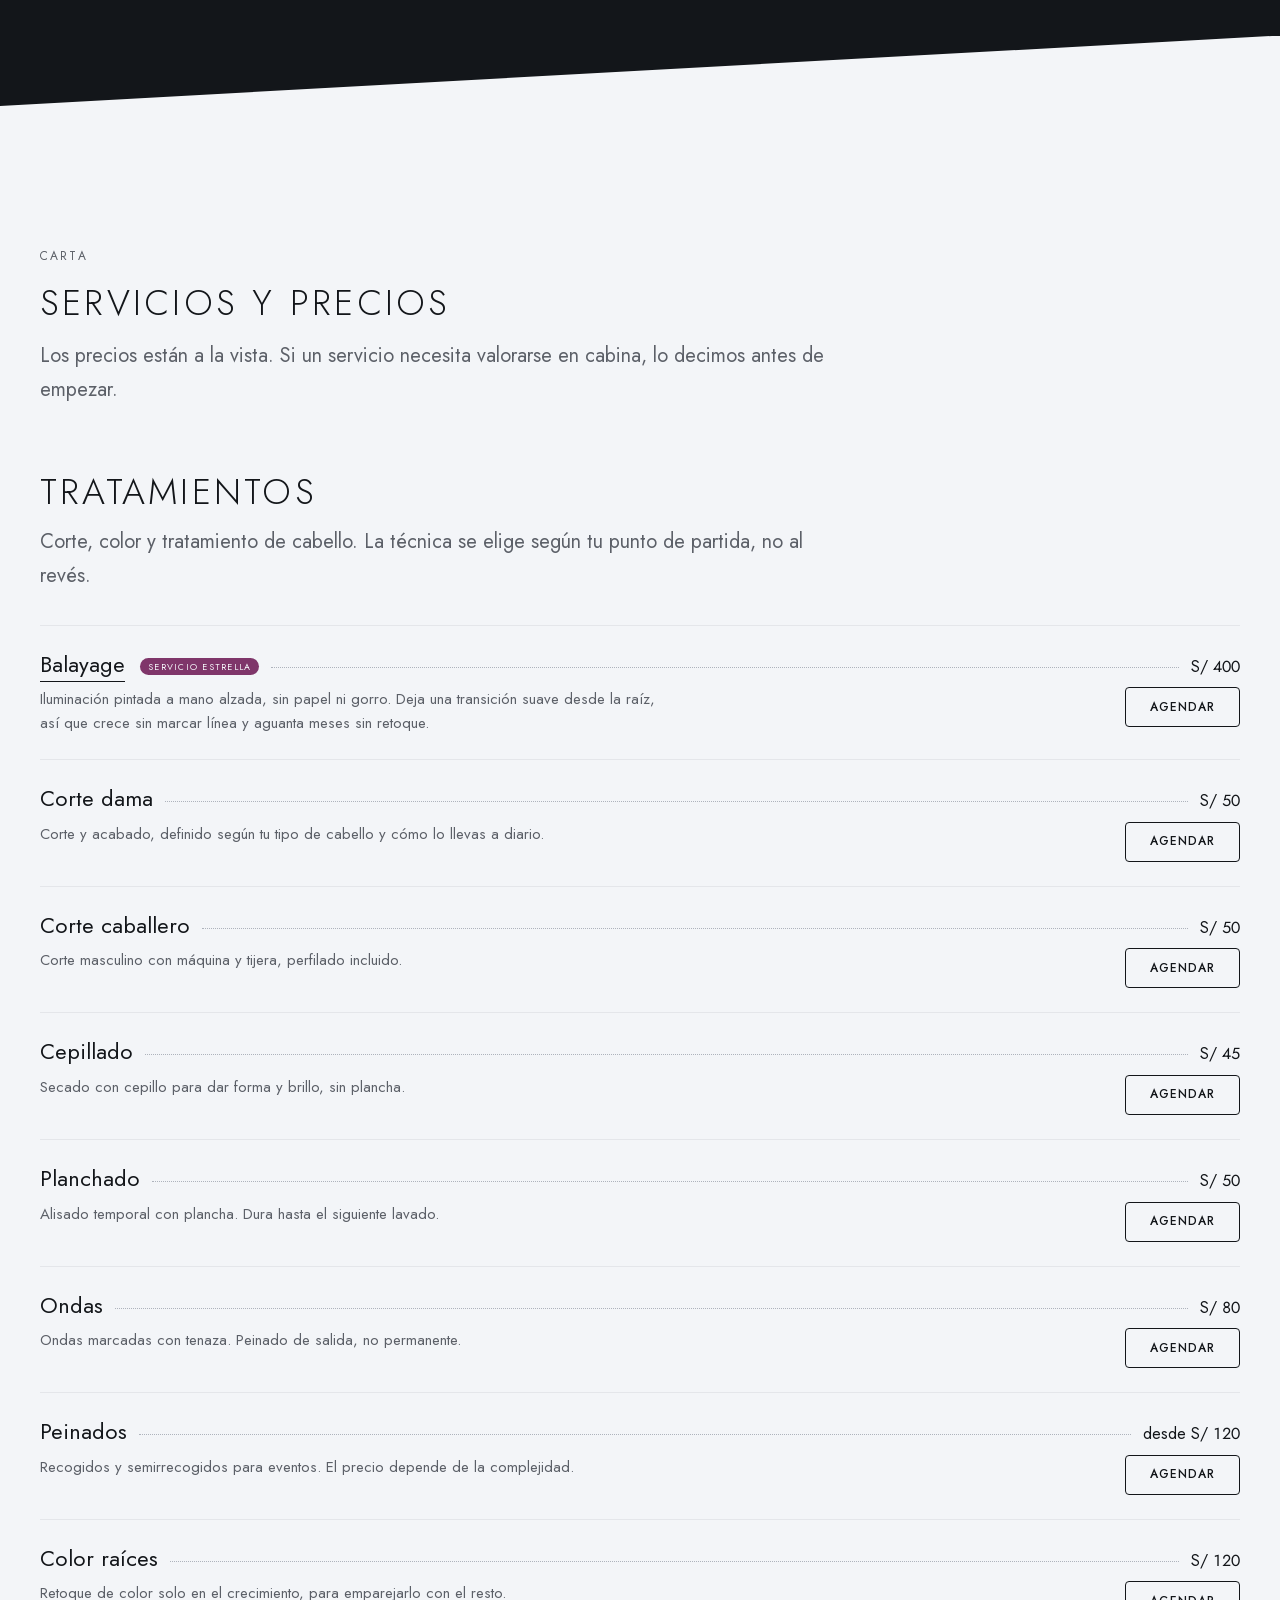
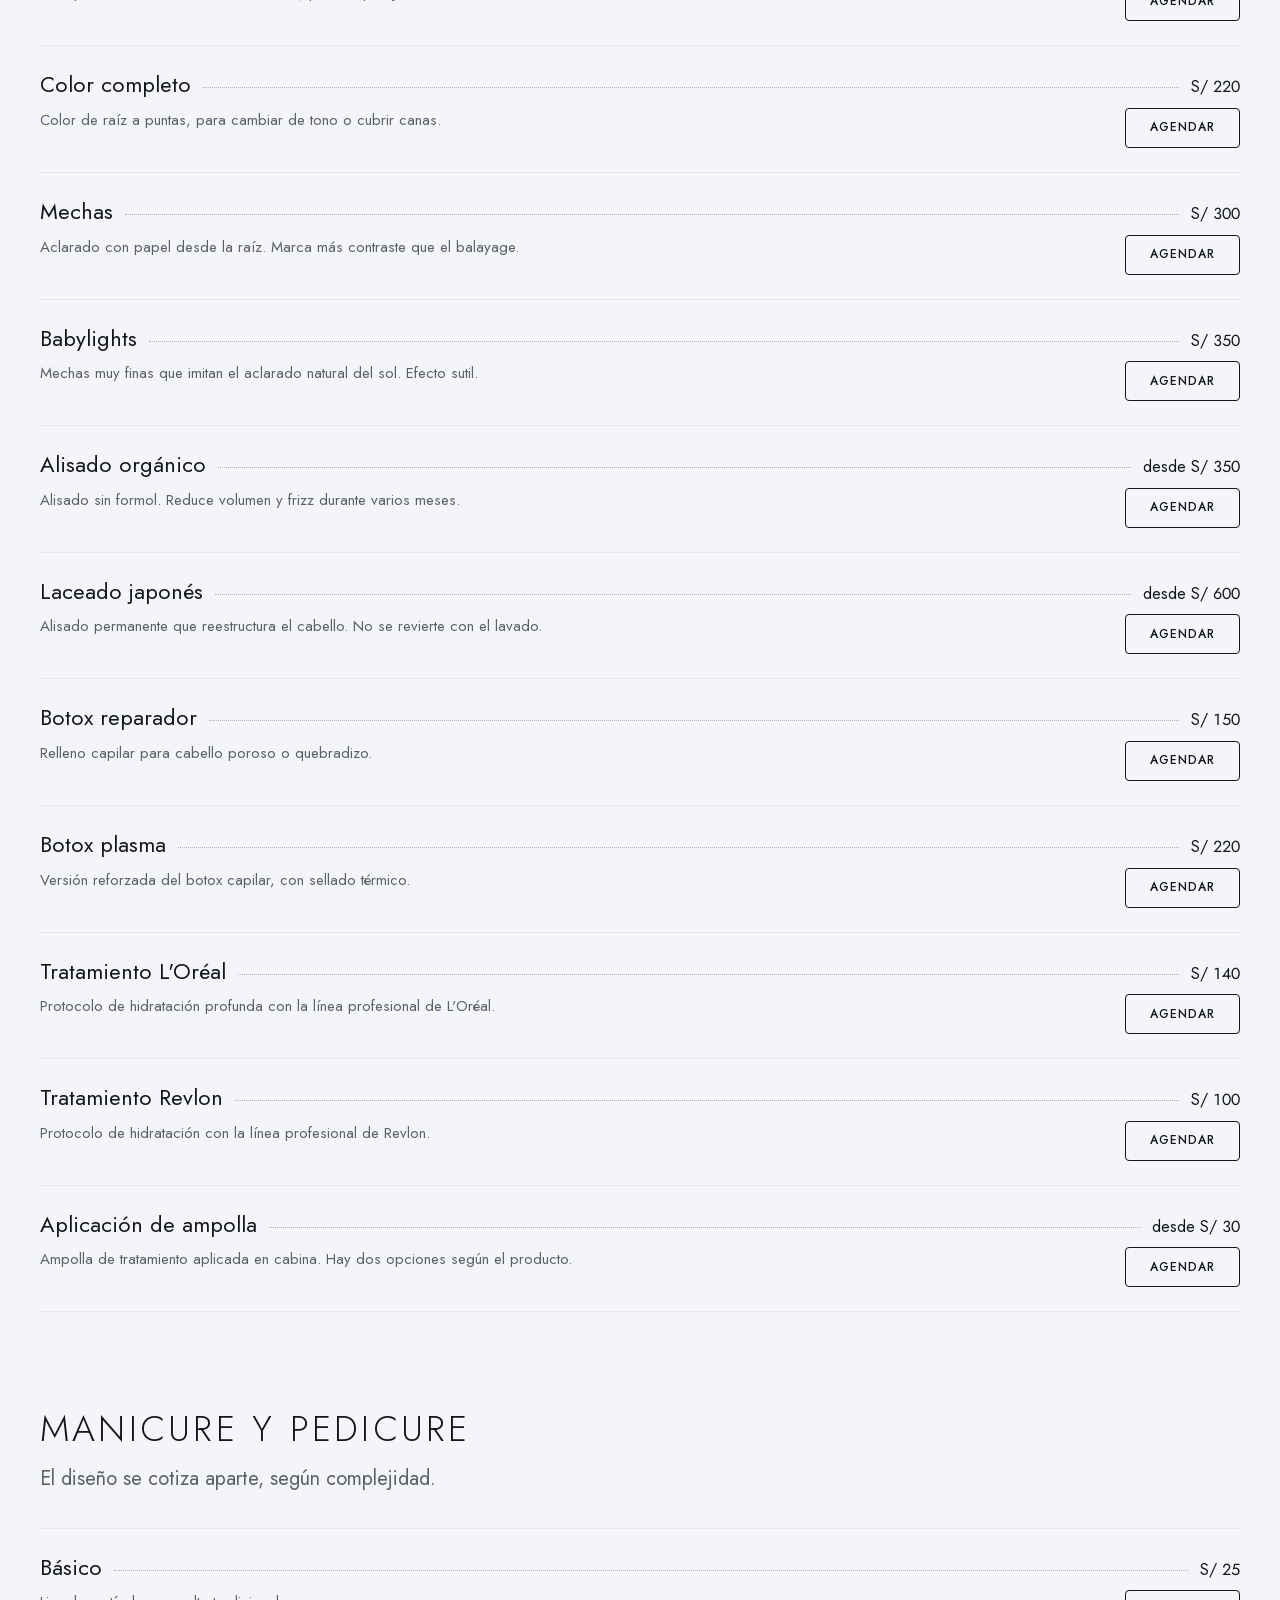
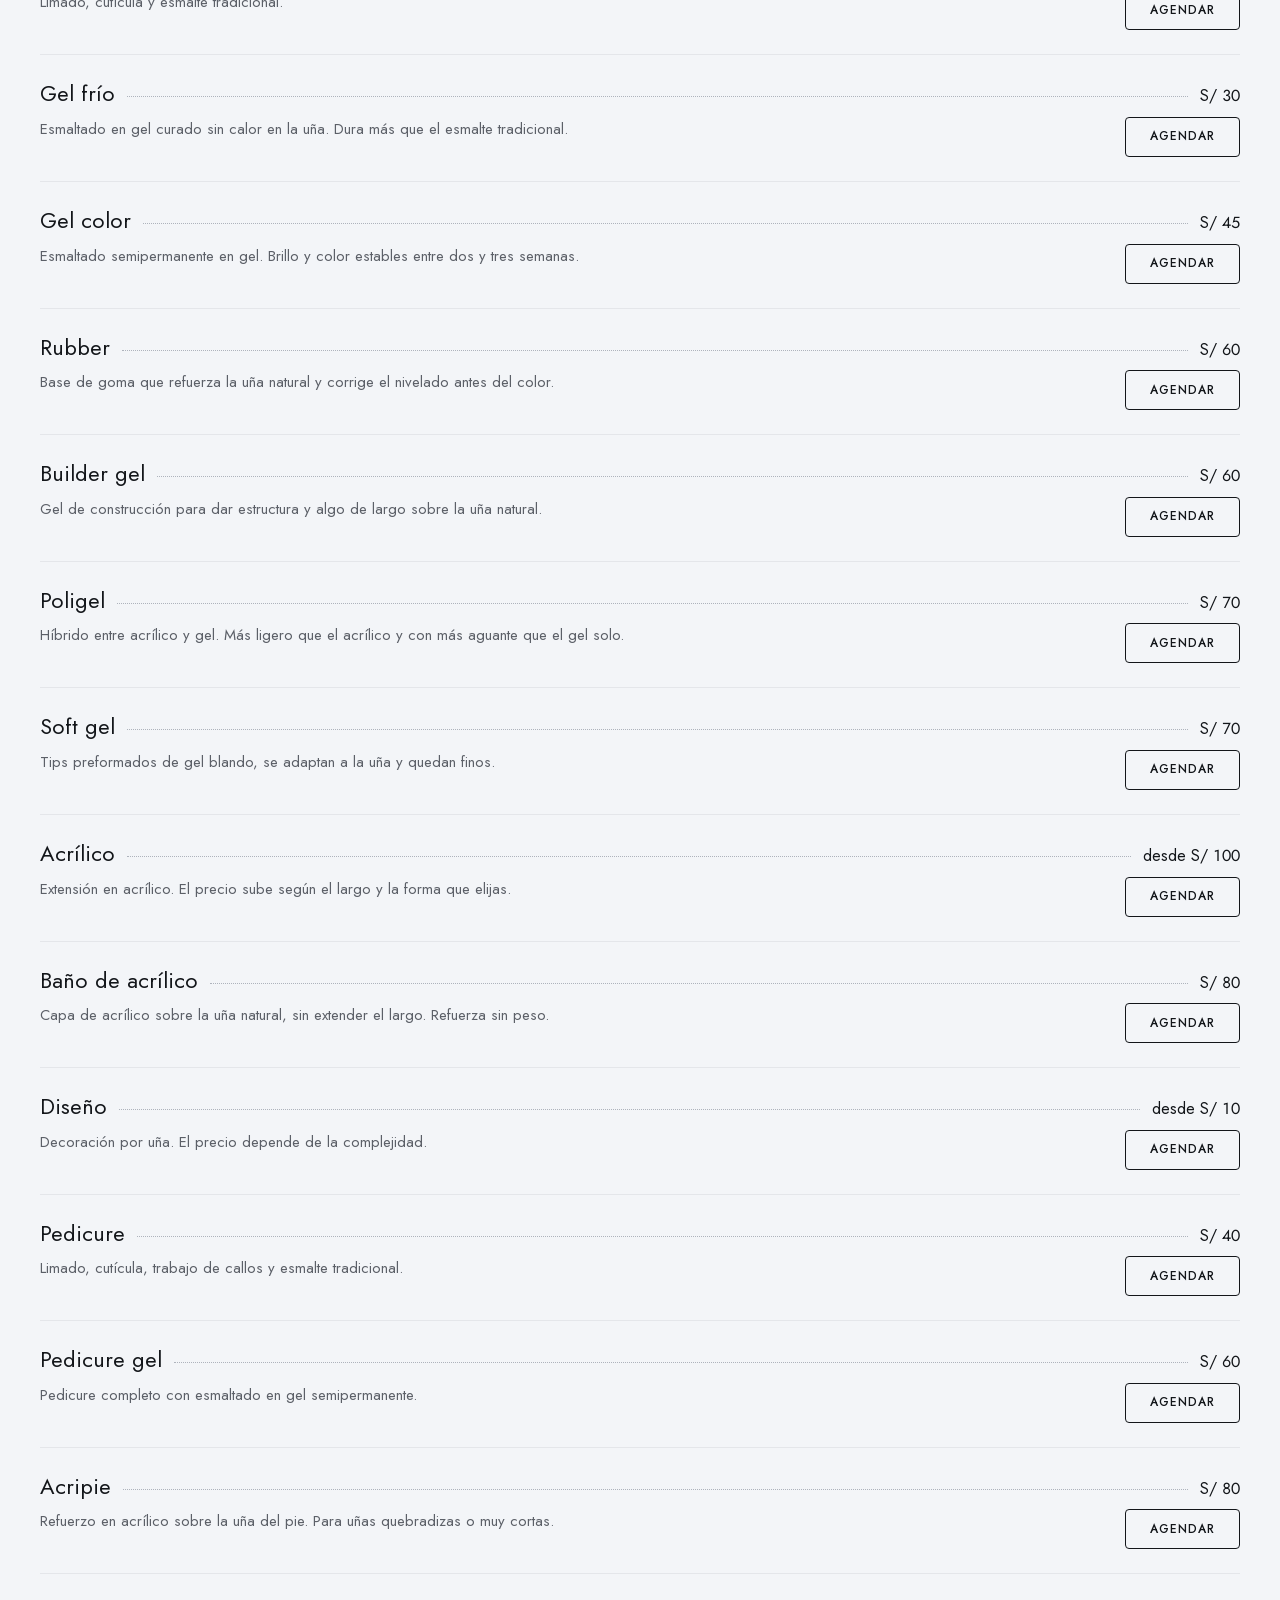
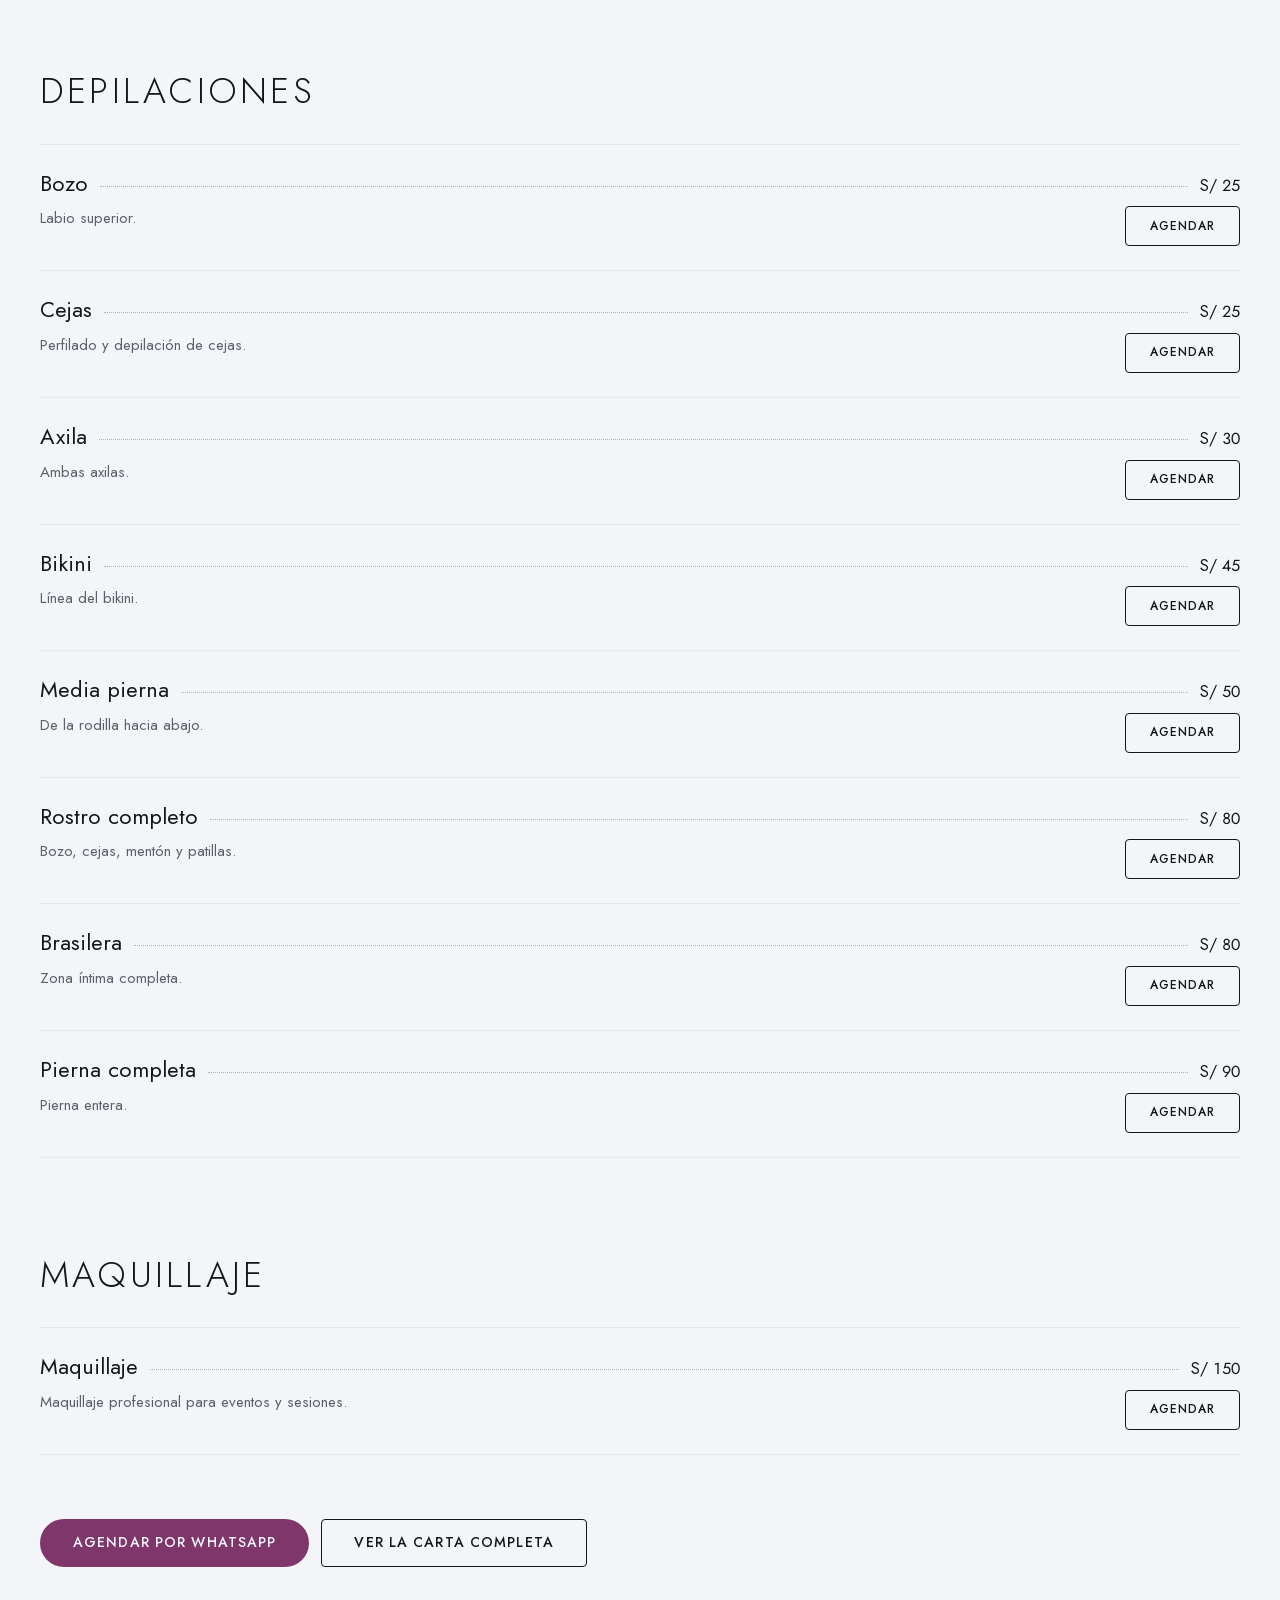
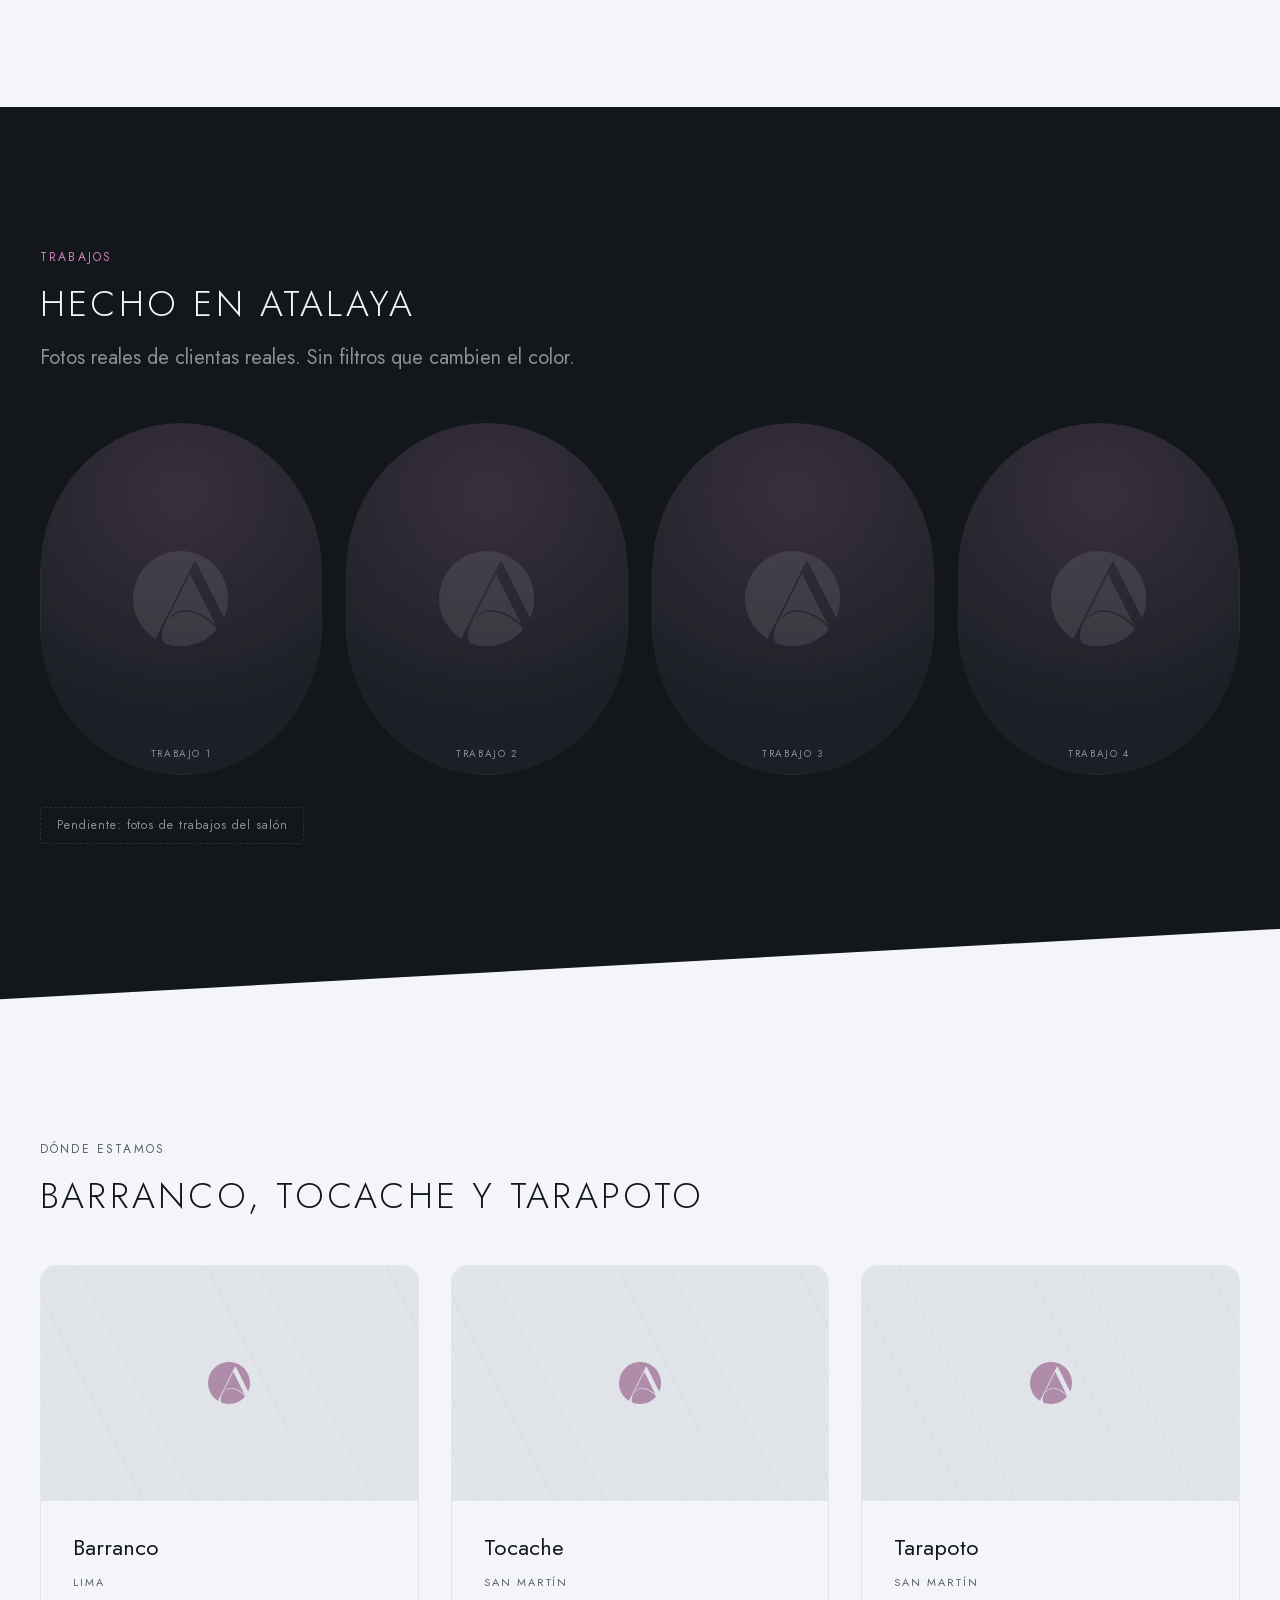
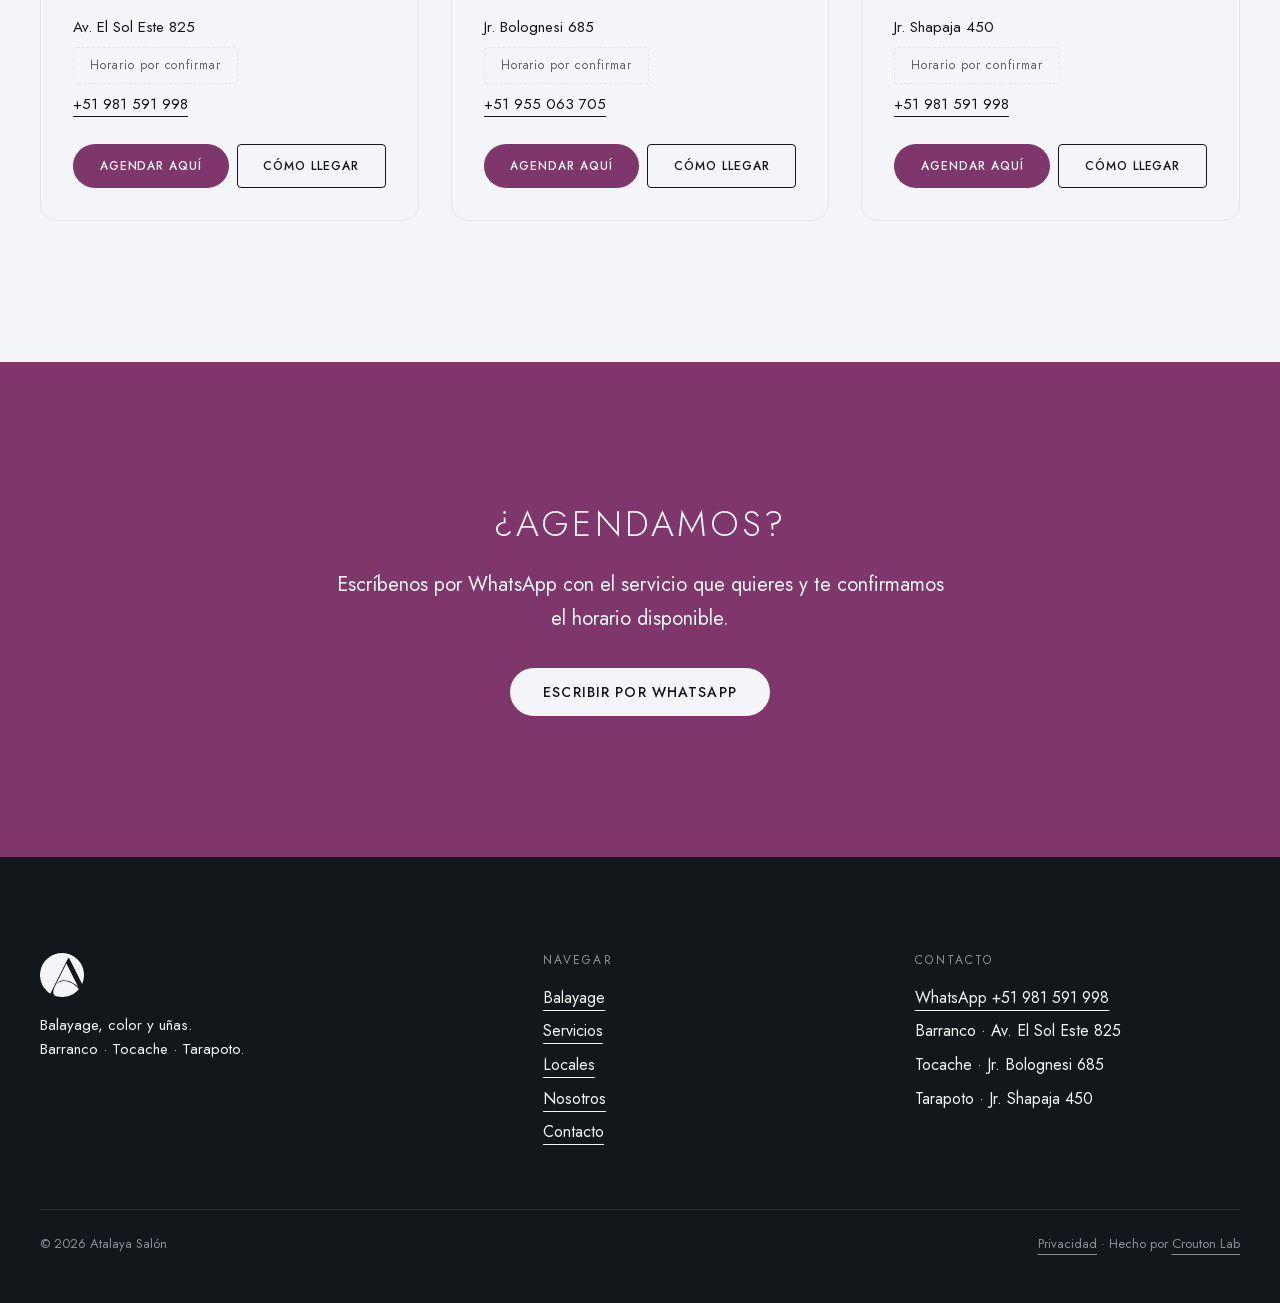
==== commit 5ab4e14f: "Carta completa, precio de balayage, telefono de Lima e imagenes Carta completa recibida del cliente:" ====
--- a/index.html
+++ b/index.html
@@ -22,7 +22,7 @@
   "@type": "Organization",
   "name": "Atalaya Salón",
   "description": "Balayage, color y uñas. Tres locales: Barranco, Tocache y Tarapoto.",
-  "telephone": "+51910867018",
+  "telephone": "+51981591998",
   "areaServed": [
     { "@type": "City", "name": "Barranco, Lima" },
     { "@type": "City", "name": "Tocache, San Martín" },
@@ -67,7 +67,7 @@
       <a href="contacto.html">Contacto</a>
     </nav>
     <div class="nav-cta">
-      <a class="btn btn-accion" data-wa href="https://wa.me/51910867018?text=Hola%2C%20quiero%20agendar%20una%20cita%20en%20Atalaya.%20%C2%BFQu%C3%A9%20horarios%20tienen%20disponibles%3F" target="_blank" rel="noopener">Agendar cita</a>
+      <a class="btn btn-accion" data-wa href="https://wa.me/51981591998?text=Hola%2C%20quiero%20agendar%20una%20cita%20en%20Atalaya.%20%C2%BFQu%C3%A9%20horarios%20tienen%20disponibles%3F" target="_blank" rel="noopener">Agendar cita</a>
       <button class="menu-btn" aria-expanded="false" aria-controls="menu" aria-label="Abrir menú"><span></span></button>
     </div>
   </div>
@@ -100,7 +100,7 @@
             Escribes por WhatsApp, te confirmamos el horario y listo.
           </p>
           <div class="btn-grupo">
-            <a class="btn btn-accion" data-wa href="https://wa.me/51910867018?text=Hola%2C%20quiero%20agendar%20una%20cita%20en%20Atalaya.%20%C2%BFQu%C3%A9%20horarios%20tienen%20disponibles%3F" target="_blank" rel="noopener">Agendar por WhatsApp</a>
+            <a class="btn btn-accion" data-wa href="https://wa.me/51981591998?text=Hola%2C%20quiero%20agendar%20una%20cita%20en%20Atalaya.%20%C2%BFQu%C3%A9%20horarios%20tienen%20disponibles%3F" target="_blank" rel="noopener">Agendar por WhatsApp</a>
             <a class="btn btn-linea" href="servicios.html">Ver servicios y precios</a>
           </div>
         </div>
@@ -124,18 +124,16 @@
             aguanta meses antes de necesitar retoque.
           </p>
           <p class="precio-grande num">
-            <span class="pendiente">Precio por confirmar</span>
+            S/ 400
           </p>
           <div class="btn-grupo">
-            <a class="btn btn-accion" data-wa data-wa-servicio="balayage" href="https://wa.me/51910867018?text=Hola%2C%20quiero%20agendar%20una%20cita%20de%20Balayage%20en%20Atalaya.%20%C2%BFQu%C3%A9%20horarios%20tienen%20disponibles%3F" target="_blank" rel="noopener">Agendar balayage</a>
+            <a class="btn btn-accion" data-wa data-wa-servicio="balayage" href="https://wa.me/51981591998?text=Hola%2C%20quiero%20agendar%20una%20cita%20de%20Balayage%20en%20Atalaya.%20%C2%BFQu%C3%A9%20horarios%20tienen%20disponibles%3F" target="_blank" rel="noopener">Agendar balayage</a>
             <a class="btn btn-linea" href="balayage.html">Cómo trabajamos el color</a>
           </div>
         </div>
         <div class="b-img rev rev-d1">
           <div class="lente lente-rev">
-            <div class="cont ph" data-ph="Foto de trabajo real" style="width:100%;height:100%">
-              <svg viewBox="0 0 512 512" aria-hidden="true"><use href="#a-simbolo"/></svg>
-            </div>
+            <img src="assets/fotos/balayage-1.webp" alt="Cabello largo con balayage en tonos caramelo, visto de espaldas en el salón" width="1000" height="1250" loading="lazy" class="cont">
           </div>
         </div>
       </div>
@@ -156,7 +154,7 @@
       </header>
       <div data-carta="todas"></div>
       <div class="btn-grupo rev" style="margin-top:var(--e8)">
-        <a class="btn btn-accion-cl" data-wa href="https://wa.me/51910867018?text=Hola%2C%20quiero%20agendar%20una%20cita%20en%20Atalaya.%20%C2%BFQu%C3%A9%20horarios%20tienen%20disponibles%3F" target="_blank" rel="noopener">Agendar por WhatsApp</a>
+        <a class="btn btn-accion-cl" data-wa href="https://wa.me/51981591998?text=Hola%2C%20quiero%20agendar%20una%20cita%20en%20Atalaya.%20%C2%BFQu%C3%A9%20horarios%20tienen%20disponibles%3F" target="_blank" rel="noopener">Agendar por WhatsApp</a>
         <a class="btn btn-linea" href="servicios.html">Ver la carta completa</a>
       </div>
     </div>
@@ -204,7 +202,7 @@
         horario disponible.
       </p>
       <div class="btn-grupo rev rev-d2">
-        <a class="btn btn-accion" data-wa href="https://wa.me/51910867018?text=Hola%2C%20quiero%20agendar%20una%20cita%20en%20Atalaya.%20%C2%BFQu%C3%A9%20horarios%20tienen%20disponibles%3F" target="_blank" rel="noopener">Escribir por WhatsApp</a>
+        <a class="btn btn-accion" data-wa href="https://wa.me/51981591998?text=Hola%2C%20quiero%20agendar%20una%20cita%20en%20Atalaya.%20%C2%BFQu%C3%A9%20horarios%20tienen%20disponibles%3F" target="_blank" rel="noopener">Escribir por WhatsApp</a>
       </div>
     </div>
   </section>
@@ -233,7 +231,7 @@
       <div>
         <h3>Contacto</h3>
         <ul>
-          <li><a class="enlace" data-wa href="https://wa.me/51910867018?text=Hola%2C%20quiero%20agendar%20una%20cita%20en%20Atalaya.%20%C2%BFQu%C3%A9%20horarios%20tienen%20disponibles%3F" target="_blank" rel="noopener">WhatsApp +51 910 867 018</a></li>
+          <li><a class="enlace" data-wa href="https://wa.me/51981591998?text=Hola%2C%20quiero%20agendar%20una%20cita%20en%20Atalaya.%20%C2%BFQu%C3%A9%20horarios%20tienen%20disponibles%3F" target="_blank" rel="noopener">WhatsApp +51 981 591 998</a></li>
           <li class="sec">Barranco · Av. El Sol Este 825</li>
           <li class="sec">Tocache · Jr. Bolognesi 685</li>
           <li class="sec">Tarapoto · Jr. Shapaja 450</li>
@@ -248,10 +246,10 @@
 </footer>
 
 <div class="barra">
-  <a class="btn btn-accion" data-cta-contextual data-wa href="https://wa.me/51910867018?text=Hola%2C%20quiero%20agendar%20una%20cita%20en%20Atalaya.%20%C2%BFQu%C3%A9%20horarios%20tienen%20disponibles%3F" target="_blank" rel="noopener">Agendar cita</a>
+  <a class="btn btn-accion" data-cta-contextual data-wa href="https://wa.me/51981591998?text=Hola%2C%20quiero%20agendar%20una%20cita%20en%20Atalaya.%20%C2%BFQu%C3%A9%20horarios%20tienen%20disponibles%3F" target="_blank" rel="noopener">Agendar cita</a>
 </div>
 
-<a class="disco-wa" data-wa href="https://wa.me/51910867018?text=Hola%2C%20quiero%20agendar%20una%20cita%20en%20Atalaya.%20%C2%BFQu%C3%A9%20horarios%20tienen%20disponibles%3F" target="_blank" rel="noopener" aria-label="Agendar por WhatsApp">
+<a class="disco-wa" data-wa href="https://wa.me/51981591998?text=Hola%2C%20quiero%20agendar%20una%20cita%20en%20Atalaya.%20%C2%BFQu%C3%A9%20horarios%20tienen%20disponibles%3F" target="_blank" rel="noopener" aria-label="Agendar por WhatsApp">
   <svg width="26" height="26" viewBox="0 0 24 24" fill="currentColor" aria-hidden="true">
     <path d="M12.04 2c-5.5 0-9.96 4.46-9.96 9.96 0 1.76.46 3.45 1.34 4.95L2 22l5.23-1.37a9.9 9.9 0 0 0 4.81 1.23h.01c5.5 0 9.96-4.46 9.96-9.96S17.54 2 12.04 2zm5.83 14.06c-.24.68-1.42 1.31-1.96 1.36-.5.05-.99.24-3.35-.7-2.82-1.11-4.6-3.99-4.74-4.18-.14-.19-1.13-1.5-1.13-2.86s.71-2.03.97-2.31c.25-.28.55-.35.73-.35.18 0 .37 0 .53.01.17.01.4-.06.63.48.24.57.8 1.97.87 2.11.07.14.12.31.02.5-.09.19-.14.31-.28.47-.14.17-.3.37-.42.5-.14.14-.29.29-.12.57.16.28.73 1.2 1.56 1.95 1.07.95 1.98 1.25 2.26 1.39.28.14.44.12.6-.07.17-.19.7-.81.88-1.09.19-.28.37-.23.63-.14.25.09 1.65.78 1.93.92.28.14.47.21.54.33.07.11.07.65-.17 1.33z"/>
   </svg>
--- a/atalaya-pagina.css
+++ b/atalaya-pagina.css
@@ -133,15 +133,25 @@
 }
 .s-tinta .chip { background: var(--rosa); color: var(--tinta); }
 
-/* --- Galería de trabajos ------------------------------------------------- */
+/* --- Galería ------------------------------------------------------------- */
+/* auto-fit para que funcione igual con 3 o con 4 piezas */
 .galeria {
   display: grid; gap: var(--e4);
   grid-template-columns: repeat(2, 1fr);
 }
-@media (min-width: 700px)  { .galeria { grid-template-columns: repeat(3, 1fr); gap: var(--e5); } }
-@media (min-width: 1100px) { .galeria { grid-template-columns: repeat(4, 1fr); } }
+@media (min-width: 700px) {
+  .galeria { grid-template-columns: repeat(auto-fit, minmax(210px, 1fr)); gap: var(--e5); }
+}
 .galeria .ph { aspect-ratio: 4 / 5; border-radius: var(--r-md); }
-.galeria .lente-rev { border-radius: 50% / 42%; overflow: hidden; }
+.galeria .lente-rev { aspect-ratio: 4 / 5; border-radius: 50% / 42%; overflow: hidden; }
+
+/* Fotos dentro de la lente */
+.lente > img.cont,
+.lente-rev > img.cont {
+  display: block;
+  width: 100%; height: 100%;
+  object-fit: cover;
+}
 
 /* --- Locales ------------------------------------------------------------- */
 .locales { display: grid; gap: var(--e6); }
